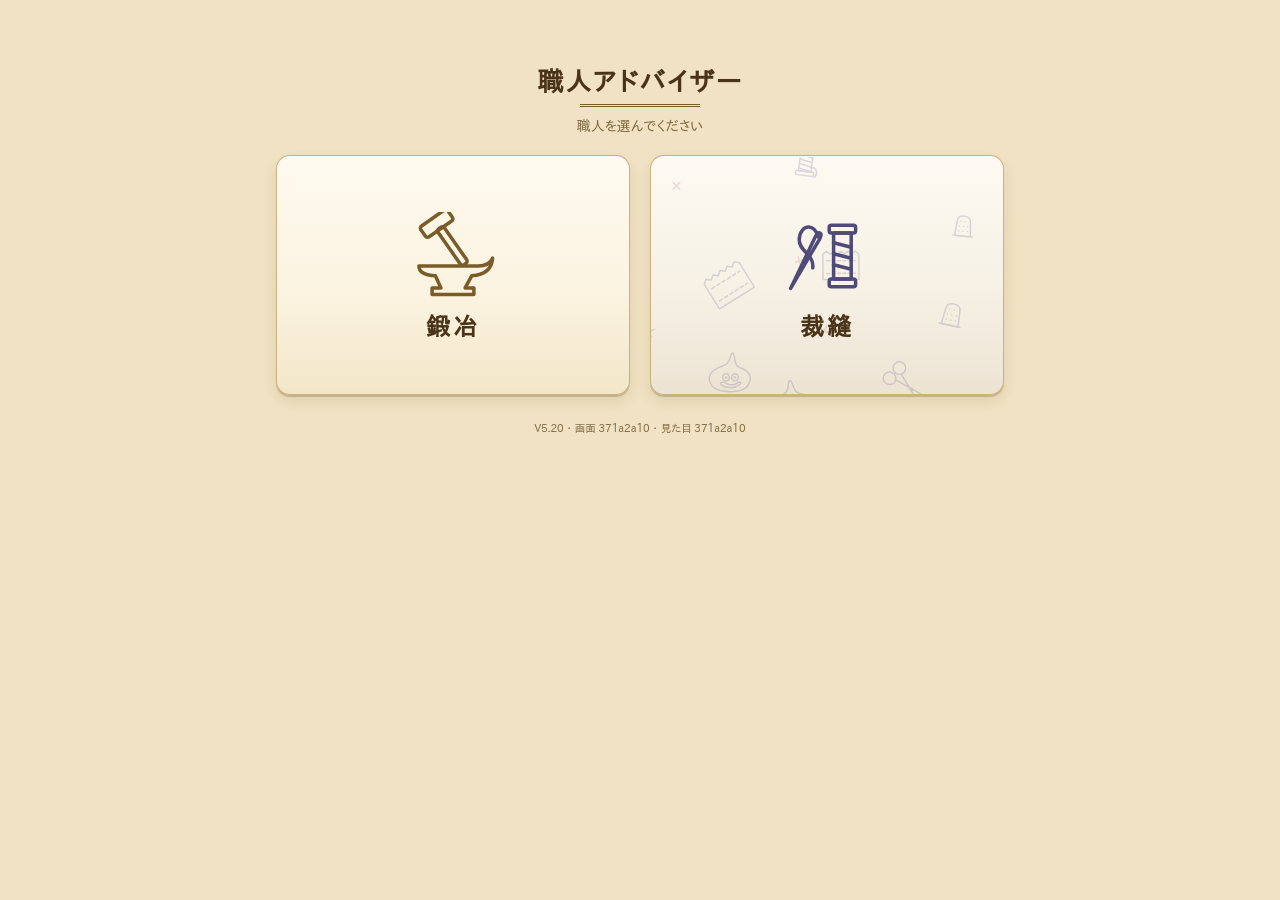
==== index.html @ cdf3a44d "V5.20: 鍛冶の装備Lv135 の見直しの4回目(ラッシュグローブ far 3.75・ラッシュシューズ 組 tight の重み)と資料 4回目は、確かめで残ったのが12品中2品(まとめて z=0." ====
<!DOCTYPE html>
<html lang="ja" class="pg-top">
<head>
<meta charset="UTF-8">
<meta name="viewport" content="width=device-width, initial-scale=1.0">
<meta name="apple-mobile-web-app-capable" content="yes">
<meta name="apple-mobile-web-app-status-bar-style" content="black-translucent">
<!-- 版はここが元。kaji.html・sew.html の版は tools/stamp.py がここから書き写す -->
<title>職人アドバイザーV5.20</title>
<!-- アプリのアイコン。PNG は icon.svg から node tools/make-icons.js で作る -->
<link rel="icon" href="icon.svg" type="image/svg+xml">
<link rel="icon" href="favicon-32.png" sizes="32x32" type="image/png">
<link rel="apple-touch-icon" href="apple-touch-icon.png">
<link rel="manifest" href="manifest.webmanifest">
<link rel="stylesheet" href="style.css?v=371a2a10">
</head>
<body>

<!-- トップページ: アプリを開いた時に、鍛冶と裁縫のどちらを使うかを選ぶ(利用者の指示) -->
<main class="top">
  <header class="top-hd">
    <h1 class="top-title">職人アドバイザー</h1>
    <p class="top-lead">職人を選んでください</p>
  </header>

  <nav class="top-crafts" aria-label="職人">
    <a class="craft craft-kaji" href="kaji.html">
      <svg class="craft-ic" viewBox="-40 -40 80 80" aria-hidden="true">
        <g fill="none" stroke="currentColor" stroke-width="3.2" stroke-linecap="round" stroke-linejoin="round">
          <path d="M-31 9 H23 Q33 9 36 2 Q35 17 17 18 L11 29 H19 V35 H-19 V29 H-11 L-16 18 Q-31 17 -31 9 Z"/>
          <g transform="translate(-4 -14) rotate(-35)"><rect x="-3.5" y="-14" width="7" height="40" rx="2.5"/>
            <rect x="-15" y="-25" width="30" height="12" rx="2.5"/></g>
        </g>
      </svg>
      <span class="craft-tx">
        <span class="craft-nm">鍛冶</span>
        <span class="craft-st" id="st-kaji"></span>
      </span>
    </a>
    <a class="craft craft-sew" href="sew.html">
      <svg class="craft-ic" viewBox="-40 -40 80 80" aria-hidden="true">
        <g fill="none" stroke="currentColor" stroke-width="3.2" stroke-linecap="round" stroke-linejoin="round">
          <g transform="translate(14 0)"><rect x="-12" y="-28" width="24" height="7" rx="2"/><rect x="-12" y="21" width="24" height="7" rx="2"/>
            <rect x="-8" y="-21" width="16" height="42"/><path d="M-8 -12 L8 -8 M-8 -2 L8 2 M-8 8 L8 12"/></g>
          <g transform="translate(-19 3) rotate(-62)"><path d="M-30 0 L22 -2.2 Q27 -2.2 27 0 Q27 2.2 22 2.2 Z"/>
            <path d="M23 0 C33 -8 26 -20 13 -14 C3 -9 8 4 -4 9"/></g>
        </g>
      </svg>
      <span class="craft-tx">
        <span class="craft-nm">裁縫</span>
        <span class="craft-st" id="st-sew"></span>
      </span>
    </a>
  </nav>

  <div class="ver top-ver" id="v-ver"></div>
</main>

<script src="top.js?v=371a2a10"></script>
</body>
</html>
---- style.css ----
:root{
  /* 冒険の書調。生成りの紙地に焦茶の文字。
     補助バーの4色は暗い地を前提に彩度を決めていたため、
     明るい地でも沈まないよう明度を下げ直してある。 */
  --bg:#f0e2c2; --bg2:#f7ecd6; --panel:#fbf3e0; --line:#c6ac74;
  --text:#4a3418; --dim:#7d6842;
  --ember:#b5480f; --gold:#8a6a12;
  --blue:#1c6fc4; --red:#c42a2a; --green:#217a3f; --pink:#c41a8f;
  --ink:#7a5c28;          /* 枠の濃い方 */
  --sunk:#e6d5ae;         /* バーやテンキーの窪んだ面 */
  --acc:var(--ember);     /* 操作を促す箇所(手動設定・点灯マスの選択・計算中のバー) */
  /* 日本語のフォントだけを並べる(中国語のフォントは一切使わない。利用者の指示)。
     端末ごとの標準の日本語フォント → 入っていることの多い日本語フォントの順。
     汎用の sans-serif は最後の受け皿(lang="ja" なので日本語のフォントが選ばれる) */
  --font-ja:"Hiragino Sans","Hiragino Kaku Gothic ProN","Yu Gothic UI","Yu Gothic","YuGothic",
    "Meiryo","BIZ UDPGothic","Noto Sans JP","Noto Sans CJK JP","Source Han Sans JP",
    "IPAPGothic","IPAGothic",sans-serif;
}
*{box-sizing:border-box; -webkit-tap-highlight-color:transparent;}
html,body{margin:0; padding:0; background:var(--bg); color:var(--text);
  font-family:-apple-system,BlinkMacSystemFont,var(--font-ja);
  overscroll-behavior:none;}
body{padding-bottom:96px;}
input,select,button{font-family:inherit; -webkit-appearance:none; appearance:none;}

/* ===== ヘッダー ===== */
.hdr{position:sticky; top:0; z-index:30; background:var(--bg2); border-bottom:1px solid var(--line);
  padding:8px 10px;}
.hdr-row{display:flex; align-items:center; gap:8px; flex-wrap:wrap;}
.stat{background:var(--panel); border:1px solid var(--line); border-radius:6px;
  padding:5px 9px; font-size:12px; display:flex; align-items:baseline; gap:5px; flex:1; min-width:0;}
.stat .lbl{color:var(--dim); font-size:10px; white-space:nowrap;}
.stat .val{font-size:16px; font-weight:800; font-variant-numeric:tabular-nums;}
.stat.tap{cursor:pointer;}
.stat.tap:active{background:#e6d5ae;}
/* 必殺の状態。チャージ・効果中は目立たせる。値は折り返さない(3つの欄は同じ幅なので、文言は4字まで) */
.stat.hs .val{font-size:14px; white-space:nowrap;}
.stat.hs.on{border-color:var(--ember); background:#fbe3c8;}
.stat.hs.on .val{color:var(--ember);}
.stat.hs.used .val{color:var(--dim);}
@media (max-width: 359px){ .stat.hs .val{font-size:12px;} }   /* 幅320pxでも「チャージ」が欄に収まるように */
.badges{display:flex; gap:5px; margin-top:6px; flex-wrap:wrap;}
.badge{font-size:10.5px; padding:3px 8px; border-radius:20px; font-weight:700;}
.badge.boost{background:rgba(138,106,18,.13); color:var(--gold); border:1px solid rgba(138,106,18,.5);}
.badge.half{background:rgba(28,111,196,.12); color:var(--blue); border:1px solid rgba(28,111,196,.45);}
.badge.rate{background:rgba(47,138,76,.12); color:var(--green); border:1px solid rgba(47,138,76,.4);}
.badge.off{background:var(--panel); color:var(--dim); border:1px solid var(--line);}

/* ===== ヘッダー上段:今どの商材をどの装備で打っているか ===== */
.hdr-title{display:flex; align-items:center; gap:8px; margin-bottom:6px;}
.hdr-title .mat{font-size:14px; font-weight:800; color:var(--gold);
  white-space:nowrap; overflow:hidden; text-overflow:ellipsis; min-width:0;}
.hdr-title .mat-sel{background:var(--panel); border:1px solid var(--line);
  color:var(--gold); font-size:14px; font-weight:800; border-radius:6px;
  padding:7px 26px 7px 10px; min-width:0; flex:1 1 auto; max-width:none;
  appearance:none; -webkit-appearance:none;
  background-image:linear-gradient(45deg,transparent 50%,var(--dim) 50%),
    linear-gradient(135deg,var(--dim) 50%,transparent 50%);
  background-position:calc(100% - 14px) 52%, calc(100% - 9px) 52%;
  background-size:5px 5px, 5px 5px; background-repeat:no-repeat;}
.hdr-title .hdr-reset{background:var(--panel); border:1px solid rgba(181,72,15,.6);
  color:var(--ember); border-radius:6px; padding:8px 13px; font-size:12.5px;
  font-weight:800; white-space:nowrap; flex:0 0 auto;}
.hdr-title .hdr-reset:active{background:var(--ember); color:#fbf3e0;}
/* 装備表示は情報としては最も弱いので、幅が足りない時はここだけを詰める */
.hdr-title .gear{font-size:10.5px; color:var(--dim); white-space:nowrap;
  margin-left:auto; flex:0 1 auto; min-width:0; overflow:hidden; text-overflow:ellipsis;}

.cand-grp{margin-bottom:10px;}
.cand-h{font-size:12px; display:block; margin-bottom:5px; font-weight:700;}
.cand-h.n{color:var(--dim);}
.cand-h.c{color:var(--pink);}
.cand-row{display:grid; grid-template-columns:repeat(auto-fill,minmax(66px,1fr)); gap:6px;}
.cand{background:var(--panel); border:1px solid var(--line); color:var(--text);
  border-radius:7px; padding:13px 4px; font-size:17px; font-weight:700;
  font-variant-numeric:tabular-nums;}
.cand:active{background:var(--ember); color:#fbf3e0;}
.cand.crit{border-color:rgba(196,26,143,.5); color:var(--pink);}
.cand.crit:active{background:var(--pink); color:#fbf3e0;}
/* 温度の一覧: 一度に5つ見えるスクロール式(利用者の指示)。上下の端をぼかして続きがあることを示す */
.tw{position:relative; height:240px; overflow-y:auto; padding:96px 0; box-sizing:border-box; margin-bottom:10px;
  scroll-snap-type:y proximity; overscroll-behavior:contain; -webkit-overflow-scrolling:touch;
  -webkit-mask-image:linear-gradient(transparent, #000 28%, #000 72%, transparent);
  mask-image:linear-gradient(transparent, #000 28%, #000 72%, transparent);}
.tw-item{display:block; width:100%; height:48px; scroll-snap-align:center; border:none; background:none; padding:0;
  font-size:22px; font-weight:700; color:var(--text); font-variant-numeric:tabular-nums; cursor:pointer;}
.tw-item:active{background:var(--sunk);}
.tw-item.cur{color:var(--ember); font-weight:800;}
.cand.cur{border-color:var(--ember); color:var(--ember); box-shadow:inset 0 0 0 1px var(--ember);}
/* 結果の選択(記録用) */
.oc-row{display:grid; grid-template-columns:1fr 1fr; gap:8px; margin-bottom:10px;}
/* 必殺の状態の選択: 状態の名前の下に、どういう時に選ぶかを小さく出す */
.hs-opt small{display:block; margin-top:4px; font-size:11px; font-weight:400; color:var(--dim); line-height:1.35;}
.hs-opt.cur small{color:var(--ember);}
.cand-more{width:100%; background:transparent; border:1px dashed var(--line);
  color:var(--dim); border-radius:7px; padding:10px; font-size:12.5px; margin:2px 0 10px;}
/* ===== 推奨手順:各手の右に「ここまで打った」ボタン ===== */
.pstep{display:flex; align-items:center; gap:8px; padding:5px 4px; border-radius:6px;}
.pstep + .pstep{margin-top:4px;}
.pstep .n{color:var(--gold); font-weight:800; min-width:18px; font-size:12px; text-align:right;}
.pstep .pinfo{flex:1; min-width:0;}
.pstep .pname{font-size:12.5px; font-weight:700;
  white-space:nowrap; overflow:hidden; text-overflow:ellipsis;}
.pstep .ptg{font-size:10.5px; color:var(--dim);
  white-space:nowrap; overflow:hidden; text-overflow:ellipsis;}
.pstep.on-boost{background:rgba(138,106,18,.13); border-left:3px solid var(--gold);}
.pstep.on-half{background:rgba(28,111,196,.11); border-left:3px solid var(--blue);}
.pstep.first{box-shadow:inset 0 0 0 1px rgba(181,72,15,.55);}
.pexec{flex:0 0 auto; background:var(--panel); border:1px solid var(--line);
  color:var(--text); border-radius:6px; padding:6px 9px; line-height:1.2; font-weight:700;}
.pexec:active{background:#e6d5ae;}
.pexec .t{display:block; font-size:11px; color:var(--gold);}
.pexec .s{display:block; font-size:9px; color:var(--dim); font-weight:600;}
.pexec .s.ok{color:var(--green);}
.pexec .s.warn{color:var(--dim); text-decoration:line-through;}
.dup-line{font-size:10.5px; color:var(--dim); text-align:center; margin:8px 0 4px;
  border-top:1px dashed var(--line); padding-top:6px;}
.badge.wait{background:rgba(181,72,15,.12); color:var(--ember);
  border:1px solid rgba(181,72,15,.45);}
.badge.weak{background:rgba(138,117,80,.14); color:var(--dim); border:1px solid var(--line);}
.mk-weak{ color:var(--dim); font-size:10.5px; font-weight:800; white-space:nowrap; }
.pstep.on-weak{background:rgba(138,117,80,.13); border-left:3px solid var(--line);}
.plist-body{max-height:38vh; overflow-y:auto; -webkit-overflow-scrolling:touch;
  border:1px solid var(--line); border-radius:6px; padding:5px;}
.hist-acc{margin:0 0 10px;}
.hist-acc summary{font-size:11.5px; padding:7px 10px;}
.hist-body{max-height:20vh; overflow-y:auto; -webkit-overflow-scrolling:touch;
  border:1px solid var(--line); border-radius:0 0 6px 6px; border-top:0; padding:5px;}
.hstep{display:flex; gap:8px; align-items:baseline; font-size:11.5px; padding:2px 2px;}
.hstep .n{color:var(--dim); font-weight:800; min-width:20px; text-align:right;}
.hstep .hn{font-weight:700;}
.hstep .ht{color:var(--dim); font-size:10.5px; margin-left:auto; white-space:nowrap;}
.lg-tg{display:flex; align-items:center; gap:6px; font-size:11px; color:var(--dim);
  width:100%; margin-top:2px;}
/* ===== 実行済みの反映 ===== */
.exec{margin-top:8px; border-top:1px solid var(--line); padding-top:8px;}
.exec-lbl{font-size:11px; color:var(--dim); margin-bottom:6px;}
.exec-row{display:flex; gap:5px;}
.exec-btn{flex:1; min-width:0; background:var(--panel); border:1px solid var(--line);
  color:var(--text); border-radius:6px; padding:6px 2px; font-weight:700; line-height:1.25;}
.exec-btn:active{background:#e6d5ae;}
.exec-btn .n{display:block; font-size:14px; color:var(--gold);}
.exec-btn .s{display:block; font-size:9px; color:var(--dim); font-weight:600;
  white-space:nowrap; overflow:hidden; text-overflow:ellipsis;}
.need-box{background:rgba(181,72,15,.11); border:1px solid rgba(181,72,15,.55);
  border-radius:8px; padding:9px 10px;}
.need-box .t{font-size:12px; font-weight:800; color:var(--ember); margin-bottom:3px;}
.need-box .d{font-size:10.5px; color:var(--dim);}
.calc:disabled{opacity:.45;}
.cell.need{border-color:var(--ember) !important; animation:needpulse 1.3s ease-in-out infinite;}
@keyframes needpulse{0%,100%{box-shadow:0 0 0 0 rgba(181,72,15,.55);}
  50%{box-shadow:0 0 0 5px rgba(181,72,15,0);}}

/* ===== 盤面 ===== */
.board{padding:10px 6px;}
.brow{display:flex; align-items:stretch; gap:4px; margin-bottom:8px;}
/* 1列だけの盤(幽紋刀など)。ふつうの盤の左半分と同じ幅にして中央に置き、ゲージの長さをそろえる */
.brow.half{width:50%; margin-left:auto; margin-right:auto;}
.bar-wrap{flex:1; min-width:0; display:flex; flex-direction:column; justify-content:center; gap:2px;}
.bar-wrap.left{align-items:flex-end;}
.bar{position:relative; width:100%; height:16px; background:var(--sunk); border:1px solid var(--line);
  border-radius:2px; overflow:hidden;}
.bar i{position:absolute; display:block;}
/* 帯を高さで段違いに重ねて、同時に読めるようにする */
/* 成功ゾーンは最重要なので濃く塗り、両端に境界線を立てて範囲を明示する。 */
.bar .m-green{top:0; bottom:0; z-index:2; background:rgba(47,138,76,.34);
  border-left:2px solid var(--green); border-right:2px solid var(--green); box-sizing:border-box;}
.bar .m-blue {top:2px; z-index:3; height:5px; background:var(--blue); border-radius:2px;}
.bar .m-red  {bottom:2px; z-index:3; height:5px; background:var(--red);  border-radius:2px;}
/* 現在値は0からの塗りで表す。線より進捗が掴みやすい。
   塗り自体は他のマーカーを隠さないよう最背面(z-index:0)、
   右端の白線だけは常に見えるように別要素で最前面に出す。 */
.bar .m-cur  {top:0; bottom:0; left:0; background:rgba(122,92,40,.28); z-index:0;}
.bar .m-curline{top:0; bottom:0; width:2px; background:#4a3418; z-index:6;}
/* 左列のバーは右から左へ伸びるので、全体をミラーする */
.bar.flip{ transform:scaleX(-1); }

.cell{width:96px; flex:0 0 96px; background:var(--panel); border:2px solid var(--line);
  border-radius:5px; overflow:hidden;}
.cell.hi{border-color:var(--ember); box-shadow:0 0 0 2px rgba(181,72,15,.3);}
.cell.done{border-color:var(--green);}
.cell.over{border-color:var(--red);}
.cell .cur{font-size:27px; font-weight:800; text-align:center; padding:5px 2px 3px;
  font-variant-numeric:tabular-nums; line-height:1;}
.cell.done .cur{color:var(--green);}
.cell.over .cur{color:var(--red);}
.cell .zn{display:flex; border-top:1px solid var(--line); font-size:13px;
  font-variant-numeric:tabular-nums;}
.cell .zn span{flex:1; text-align:center; padding:3px 0; color:var(--dim);}
.cell .zn span:first-child{border-right:1px solid var(--line);}
.cell .no{position:absolute;}

/* ===== 数値の表示(案1) =====
   盤面の6つの値は常に比較対象なので、等幅数字と字形を明示して桁を揃える。
   0と6、1と7の取り違えは実プレイで致命的なため、判別性の高い書体から順に指定する。
   外部フォントは読み込まないので単一ファイルのまま。 */
.cell .cur, .cell .zn, .stat .val,
.pad-disp, .pad-res, table.sk, .zrow input, .cand, .pexec .s, .hstep .ht{
  font-family:"IBM Plex Sans","Source Sans 3","Noto Sans","Segoe UI",-apple-system,var(--font-ja);
  font-variant-numeric:tabular-nums lining-nums;
  font-feature-settings:"tnum" 1,"lnum" 1;
}

/* ===== 状態変化の合図(案5) =====
   値が変わった瞬間だけ動かす。装飾ではなく「反映された」ことの確認に限る。 */
@keyframes fxPulse{0%{transform:scale(1)}45%{transform:scale(1.06)}100%{transform:scale(1)}}
@keyframes fxShake{0%,100%{transform:translateX(0)}25%{transform:translateX(-3px)}
  75%{transform:translateX(3px)}}
@keyframes fxEnter{0%{box-shadow:0 0 0 0 rgba(33,122,63,.55)}
  100%{box-shadow:0 0 0 10px rgba(33,122,63,0)}}
.cell.fx-pulse{animation:fxPulse .42s ease;}
.cell.fx-shake{animation:fxShake .3s ease;}
.cell.fx-enter{animation:fxPulse .42s ease, fxEnter .6s ease;}
@media (prefers-reduced-motion: reduce){
  .cell.fx-pulse,.cell.fx-shake,.cell.fx-enter{animation:none;}
}

/* ===== 折りたたみ ===== */
.acc{margin:0 8px 8px;}
.acc summary{background:var(--panel); border:1px solid var(--line); border-radius:6px;
  padding:11px 12px; font-size:13.5px; font-weight:700; cursor:pointer; list-style:none;
  display:flex; justify-content:space-between; align-items:center;}
.acc summary::-webkit-details-marker{display:none;}
.acc summary::after{content:'▾'; color:var(--dim); transition:transform .15s;}
.acc[open] summary::after{transform:rotate(180deg);}
.acc .body{background:var(--bg2); border:1px solid var(--line); border-top:none;
  border-radius:0 0 6px 6px; padding:10px 12px; font-size:12.5px;}

table.sk{width:100%; border-collapse:collapse; font-size:11.5px;
  font-variant-numeric:tabular-nums;}
table.sk th{color:var(--dim); font-size:10px; text-align:left; padding:4px 3px;
  border-bottom:1px solid var(--line); font-weight:600;}
table.sk td{padding:5px 3px; border-bottom:1px solid rgba(198,172,116,.6);}
table.sk .rolls{color:var(--gold); letter-spacing:-.3px; white-space:nowrap;}
/* ロールの1つずつ。同じ幅で右そろえにして、桁が違っても縦の列がそろうようにする(幅は ui.js が桁数から決める) */
table.sk .rv{display:inline-block; min-width:var(--rvw, 2ch); text-align:right; margin-right:.45em; font-variant-numeric:tabular-nums;}
table.sk .rv:last-child{margin-right:0;}
table.sk .cst{text-align:right; font-weight:700;}

.plan-step{display:flex; gap:7px; padding:3px 0; font-size:12px; align-items:baseline;}
.plan-step .n{color:var(--gold); font-weight:800; min-width:17px;}
.plan-step .tg{color:var(--dim); font-size:11px;}

/* ===== 設定 ===== */
.set-row{display:flex; gap:8px; margin-bottom:8px; align-items:center;}
.set-row label{font-size:11.5px; color:var(--dim); width:76px; flex:0 0 76px;}
.set-row select,.set-row input{flex:1; background:var(--bg); border:1px solid var(--line);
  color:var(--text); padding:9px 8px; border-radius:5px; font-size:16px;}

/* ===== 下部の推奨バー ===== */
.foot{position:fixed; left:0; right:0; bottom:0; z-index:40;
  background:var(--bg2); border-top:1px solid var(--line);
  padding:8px 10px calc(8px + env(safe-area-inset-bottom));}
.rec{display:flex; align-items:center; gap:9px; margin-bottom:7px; min-height:38px;}
.rec-main{flex:1; min-width:0;}
.rec-skill{font-size:16px; font-weight:800; color:var(--ember); line-height:1.25;}
.rec-sub{font-size:11.5px; color:var(--dim); margin-top:1px;}
.rec-empty{font-size:13px; color:var(--dim);}
.calc{width:100%; background:linear-gradient(180deg,var(--ember),#8f3708); color:#fbf3e0;
  border:none; border-radius:7px; padding:13px; font-size:16px; font-weight:800; cursor:pointer;}
.calc:active{filter:brightness(.9);}
.calc:disabled{background:var(--panel); color:var(--dim);}

/* ===== テンキー ===== */
.modal{position:fixed; inset:0; z-index:100; background:rgba(0,0,0,.75);
  display:none; align-items:flex-end;}
.modal.show{display:flex;}
.pad{width:100%; background:var(--bg2); border-radius:14px 14px 0 0; padding:14px;
  padding-bottom:calc(14px + env(safe-area-inset-bottom));
  max-height:88vh; overflow-y:auto; -webkit-overflow-scrolling:touch;}
.pad-hd{text-align:center; font-size:13px; color:var(--dim); margin-bottom:9px;}
.pad-tabs{display:flex; gap:6px; margin-bottom:10px;}
.pad-tabs button{flex:1; background:var(--panel); border:1px solid var(--line); color:var(--dim);
  padding:9px; border-radius:6px; font-size:12.5px; font-weight:700;}
.pad-tabs button.on{background:var(--ember); border-color:var(--ember); color:#fbf3e0;}
.pad-disp{background:var(--sunk); border:1px solid var(--line); border-radius:7px; padding:12px;
  font-size:32px; font-weight:800; text-align:right; margin-bottom:11px;
  font-variant-numeric:tabular-nums; min-height:58px;}
.pad-disp .pre{font-size:14px; color:var(--dim); font-weight:400; margin-right:7px;}
.keys{display:grid; grid-template-columns:repeat(3,1fr); gap:7px;}
.keys button{background:var(--panel); border:1px solid var(--line); color:var(--text);
  padding:16px; font-size:21px; font-weight:700; border-radius:7px;}
.keys button:active{background:#e6d5ae;}
.keys button.wide{grid-column:span 2;}
.keys button.ok{background:var(--ember); border-color:var(--ember); color:#fbf3e0;}
.keys button.del{color:var(--ember);}

/* ===================== PC・タブレット向け =====================
   スマホ前提の寸法だと大画面で間延びして見えるため、
   幅に応じて拡大し、横並びの2カラムに切り替える。 */
@media (min-width: 760px){
  body{ padding-bottom:0; max-width:1180px; margin:0 auto; }

  .hdr{ padding:14px 20px; }
  .stat{ padding:9px 16px; flex:0 0 auto; min-width:150px; }
  .stat .lbl{ font-size:12px; }
  .stat .val{ font-size:24px; }
  .badge{ font-size:12.5px; padding:5px 12px; }
  .hdr-title .mat-sel{ font-size:17px; padding:7px 30px 7px 12px; max-width:none; }
  .hdr-title .gear{ font-size:12.5px; }
  .hdr-title .hdr-reset{ font-size:14px; padding:9px 18px; }

  /* 盤面と操作パネルを左右に並べる */
  .main{ display:grid; grid-template-columns: 1fr 400px; gap:20px;
         align-items:start; padding:20px; }
  .board{ padding:0; }

  /* マスと補助バーを大きく */
  .brow{ gap:10px; margin-bottom:16px; }
  .cell{ width:150px; flex:0 0 150px; border-radius:8px; }
  .cell .cur{ font-size:44px; padding:10px 4px 6px; }
  .cell .zn{ font-size:17px; }
  .cell .zn span{ padding:6px 0; }
  .bar{ height:26px; }

  /* 右カラムに入る要素 */
  .side{ position:sticky; top:88px; }
  .acc{ margin:0 0 12px; }
  .acc summary{ font-size:15px; padding:13px 16px; }
  .acc .body{ font-size:14px; padding:14px 16px; }
  table.sk{ font-size:13.5px; }
  table.sk th{ font-size:12px; padding:7px 5px; }
  table.sk td{ padding:8px 5px; }
  .plan-step{ font-size:13.5px; padding:5px 0; }
  .plan-step .tg{ font-size:12.5px; }

  /* 推奨バーは固定をやめて右カラムの上部へ */
  .foot{ position:static; border:1px solid var(--line); border-radius:10px;
         padding:16px; margin-bottom:12px; background:var(--panel); }
  .rec{ min-height:auto; margin-bottom:12px; }
  .rec-skill{ font-size:24px; }
  .rec-sub{ font-size:14px; margin-top:4px; }
  .rec-empty{ font-size:15px; }
  .calc{ font-size:17px; padding:15px; }

  /* テンキーは画面中央に */
  .modal{ align-items:center; justify-content:center; }
  .pad{ width:400px; border-radius:14px; padding:22px; }
  .pad-hd{ font-size:15px; margin-bottom:14px; }
  .pad-disp{ font-size:38px; padding:16px; }
  .keys button{ padding:19px; font-size:23px; }
  .set-row label{ font-size:13px; width:96px; flex:0 0 96px; }
  .set-row select, .set-row input{ font-size:15px; }
}

/* 大画面ではさらにゆったり */
@media (min-width: 1100px){
  .cell{ width:180px; flex:0 0 180px; }
  .cell .cur{ font-size:52px; }
  .bar{ height:30px; }
}


/* スマホでは推奨バーを画面下部に固定する */
@media (max-width: 759px){
  .main{ display:block; }
  .side{ display:contents; }
  .foot{ position:fixed; left:0; right:0; bottom:0; z-index:40;
    background:var(--bg2); border-top:1px solid var(--line);
    padding:8px 10px calc(8px + env(safe-area-inset-bottom)); }
}


.bar-ctl{display:flex; align-items:center; gap:8px; margin-bottom:10px;}
.bar-ctl label{font-size:11.5px; color:var(--dim); white-space:nowrap;}
.bar-ctl select{flex:1; background:var(--bg2); border:1px solid var(--line); color:var(--text);
  padding:8px; border-radius:5px; font-size:15px;}
/* 色の見方は「?」を押した時だけ出す */
.lg-row{display:flex; justify-content:flex-end; margin-top:6px;}
.lg-toggle{width:26px; height:26px; border-radius:50%; border:1px solid var(--line); background:var(--panel);
  color:var(--dim); font-size:13px; font-weight:800; line-height:1; padding:0; cursor:pointer;}
.lg-toggle.on{background:var(--gold); border-color:var(--gold); color:#fbf3e0;}
.legend[hidden]{display:none;}
.legend{display:flex; flex-wrap:wrap; gap:5px 12px; margin-top:6px; padding:10px;
  background:var(--panel); border:1px solid var(--line); border-radius:6px; font-size:11px; color:var(--dim);}
.legend span{display:flex; align-items:center; gap:5px;}
.legend i{width:13px; height:9px; border-radius:2px; display:inline-block; flex:0 0 13px;}
.legend .lg-blue{background:var(--blue);}
.legend .lg-red{background:var(--red);}
.legend .lg-green{background:rgba(47,138,76,.34); border:1.5px solid var(--green);}
.legend .lg-cur{background:#4a3418; width:3px; flex:0 0 3px; height:13px;}
@media (min-width:760px){ .legend{font-size:12.5px;} .bar-ctl label{font-size:13px;} }


/* 手順内の地金特性マーク */
.plan-step.on-boost{ background:rgba(138,106,18,.10); border-left:3px solid var(--gold);
  padding-left:6px; border-radius:3px; }
.plan-step.on-half{ background:rgba(28,111,196,.10); border-left:3px solid var(--blue);
  padding-left:6px; border-radius:3px; }
.mk-boost{ color:var(--gold); font-size:10.5px; font-weight:800; white-space:nowrap; }
.mk-half{ color:var(--blue); font-size:10.5px; font-weight:800; white-space:nowrap; }
.mk-note{ margin-top:10px; padding-top:9px; border-top:1px solid var(--line);
  font-size:11px; color:var(--dim); line-height:1.65; }
.mk-note div{ margin-bottom:5px; }
.mk-note b{ margin-right:3px; }
@media (min-width:760px){
  .mk-boost,.mk-half{ font-size:12px; }
  .mk-note{ font-size:12.5px; }
}


/* マス番号 */
.cell{ position:relative; }
.cell .idx{ font-size:10px; color:var(--dim); text-align:center;
  padding:3px 0 0; letter-spacing:.04em; font-weight:700; }
.cell.hi .idx{ color:var(--ember); }
.cell.done .idx{ color:var(--green); }
@media (min-width:760px){ .cell .idx{ font-size:13px; padding:6px 0 0; } }


.keys.k4{ grid-template-columns:repeat(4,1fr); }
.keys .op{ background:#e6d5ae; color:var(--gold); font-size:24px; }
.keys .op.on{ background:var(--gold); color:#fbf3e0; }
.pad-res{ text-align:right; font-size:15px; color:var(--gold); font-weight:700;
  margin:-6px 0 11px; min-height:20px; font-variant-numeric:tabular-nums; }
@media (min-width:760px){ .pad-res{ font-size:17px; } }


.zrow{display:flex; align-items:center; gap:6px; margin-bottom:6px;}
.zrow .zl{font-size:11.5px; color:var(--dim); width:44px; flex:0 0 44px;}
.zrow input{flex:1; min-width:0; background:var(--bg); border:1px solid var(--line);
  color:var(--text); padding:8px 6px; border-radius:5px; font-size:16px;
  text-align:center; font-variant-numeric:tabular-nums;}
.zrow .zs{color:var(--dim); font-size:12px;}
@media (min-width:760px){ .zrow .zl{font-size:13px; width:52px; flex:0 0 52px;} }
/* 許容誤差の行。見出しがマス名より長いので幅を固定しない */
.zrow.zth{margin-top:10px; padding-top:8px; border-top:1px dashed var(--line);}
.zrow.zth .zl{width:auto; flex:0 0 auto;}
.zrow.zth input{flex:0 1 80px;}
/* 推奨手順の注意書き。手順を信じ切らないよう、説明文より目立つ色で出す */
/* --- 手動設定パネル --- */
.zpanel{border:1px solid var(--acc); border-radius:8px; padding:10px; margin-top:10px;}
.zpanel .zhead{font-size:12.5px; font-weight:600; color:var(--acc); margin-bottom:2px;}
.zpanel .zstep{font-size:11.5px; color:var(--dim); line-height:1.6; margin-bottom:8px;}
/* 手動設定の盤の大きさ(6マス=3段 / 8マス=4段) */
.zsize{display:flex; align-items:center; gap:6px; margin-bottom:8px;}
.zsize .zl{font-size:11.5px; color:var(--dim); width:44px; flex:0 0 44px;}
.zsize button{flex:1; min-height:44px; border:1px solid var(--line); border-radius:8px; background:var(--bg);
  color:var(--dim); font-size:14px; font-weight:600;}
.zsize button.on{border-color:var(--ember); color:var(--ember); box-shadow:inset 0 0 0 1px var(--ember);}
@media (min-width:760px){ .zsize .zl{font-size:13px; width:52px; flex:0 0 52px;} }
/* 全体の input{appearance:none} と数値欄の枠・背景がチェックボックスにも掛かり、
   入/切の区別が付かなかった。チェックボックスだけ標準の見た目に戻す。 */
.zrow input.zchk{flex:0 0 auto; margin:0 2px 0 0; width:18px; height:18px; padding:0;
  border:0; background:none; -webkit-appearance:checkbox; appearance:auto;
  accent-color:var(--ember);}
.zrow.zoff .zl, .zrow.zoff .zs{opacity:.35;}
/* 数値欄だけ無効化する。:not(.zchk) を落とすとチェックボックスまで
   クリック不能になり、一度外したマスを戻せなくなる。 */
.zrow.zoff input:not(.zchk){opacity:.35; pointer-events:none;}
.zrow .zchk{cursor:pointer;}
/* 点灯マスの選択モード。押せるマスだけを目立たせ、押せないマスは沈める */
.cell.litpick{outline:2px solid var(--acc); outline-offset:-2px; cursor:pointer;
  animation:litblink 1.1s ease-in-out infinite;}
@keyframes litblink{0%,100%{outline-color:var(--acc);}50%{outline-color:transparent;}}
.cell.litdim{opacity:.35;}
/* 推奨手で打つマス・結果を入力するマスなどに札を付ける。枠の色だけでは意味が伝わらないため。
   札は ui.js の renderBoard が並べて出す(重なっても全部出す) */
.cell .idx{white-space:nowrap;}
.cell .idx .tag{display:inline-block; margin-left:3px; padding:0 4px; border-radius:3px; font-size:9px; line-height:14px;
  letter-spacing:0; color:#fbf3e0; background:var(--ember); vertical-align:1px;}
.cell .idx .tag.mdr{background:var(--gold);}
.cell .idx .tag.lit{background:none; color:#e0a020; padding:0; font-size:10px; font-weight:700;}
@media (min-width:760px){ .cell .idx .tag{font-size:11px; line-height:17px;} .cell .idx .tag.lit{font-size:12px;} }
.cell.lit{outline:2px solid #e0a020; outline-offset:-2px;}
/* 選び直せる間も、選んだ点灯マスだけは点滅を止めて他のマスと見分けられるようにする */
.cell.litpick.lit{animation:none;}
.calcbar{height:4px; background:var(--line); border-radius:2px; overflow:hidden; margin-top:6px;}
.calcbar > div{height:100%; width:0%; background:var(--acc); transition:width .12s linear;}
.zdirty{font-size:11.5px; color:var(--acc); margin-left:8px;}
.hint-cust{background:var(--acc); color:#fff; font-size:11px; border-radius:4px;
  padding:1px 6px; margin-left:6px;}
/* 使わないマスの位置(1マスだけ空く所)。並びを崩さないよう場所は取るが、見せない */
.cell.gap{visibility:hidden;}
.cell.off{opacity:.3;}
.cell.off .cur, .cell.off .zn{visibility:hidden;}
.cell.off .idx::after{content:' 未使用'; font-size:10px; background:none; color:inherit; padding:0; margin:0;}


/* ===== 操作の流れの改善 ===== */
/* 温度・集中力はタップで直せることを示す */
.stat .edit{margin-left:auto; color:var(--dim); font-size:12px; opacity:.8;}
/* 装備は設定の見出しに寄せる(ヘッダーでは幅が足りず途中で切れていた) */
.acc summary .gear{margin-left:auto; margin-right:10px; font-size:11px; font-weight:600;
  color:var(--dim); white-space:nowrap; overflow:hidden; text-overflow:ellipsis; min-width:0;}
@media (min-width:760px){ .acc summary .gear{font-size:12.5px;} }
/* 凡例は盤面のすぐ下に小さく */
.legend{margin:2px 4px 0; padding:7px 9px; font-size:10.5px;}
/* 主ボタンが「打った」を示す時は色を変え、計算とは別の操作だと分かるようにする */
.calc.done-step{background:linear-gradient(180deg,var(--green),#15592c);}
.rec:empty{display:none;}
/* 推奨手の表示が無い時(入力待ち)は区切り線を引かない */
.rec:empty + #execPanel .exec{border-top:0; margin-top:0; padding-top:0;}
#execPanel .exec{margin-bottom:8px;}

/* =====================================================================
   見た目の仕上げ(冒険の書調を磨く)
   配色はそのまま、次の3点で「道具としての格」を上げる。
   ・紙の地に薄い柄(bg-motif.svg)を敷き、面ごとに浮き・沈みを付ける
   ・枠線を減らし、影で区切る(線が多すぎて情報の強弱が付いていなかった)
   ・押せる物は押せる形(立体のボタン・札)に揃える
   ===================================================================== */
:root{
  --shadow:0 1px 0 rgba(122,92,40,.18), 0 3px 8px rgba(74,52,24,.10);
  --raise:0 2px 0 rgba(122,92,40,.35);
}
/* 柄はページ全体の地(html)に敷く。body に敷いて background-attachment:fixed にすると、
   iPhone の Safari などで柄が出ないことがあるため、固定もしない(ページと一緒に流れる)。 */
:root{--css-ver:"371a2a10";}
.ver{margin-top:12px; font-size:10.5px; color:var(--dim); text-align:right;}
.ver b{color:var(--red);}   /* 表示中の見た目のファイルの版(tools/stamp.py が付け直す) */
html{
  /* 地は全面同じ色。上部を明るくするグラデーションは、ページの高さで途切れて
     下の方だけ色が変わって見えたためやめた。 */
  background:
    url("bg-motif.svg?v=371a2a10") 0 0 / 900px 900px repeat,
    var(--bg);
}
body{background:transparent;}

/* ヘッダー: 表紙の帯のように下端を二重線で締める */
.hdr{background:linear-gradient(180deg,#f8eed9,#f2e4c6); border-bottom:3px double var(--ink);
  box-shadow:0 2px 6px rgba(74,52,24,.12);}
.hdr-title .mat-sel{box-shadow:var(--raise);}
.hdr-title .hdr-reset{box-shadow:0 2px 0 rgba(181,72,15,.35);}
.stat{border-color:rgba(198,172,116,.8); box-shadow:inset 0 1px 0 #fffaf0, var(--raise); border-radius:8px;}
.stat .val{letter-spacing:.01em;}

/* マス: 紙の札。浮かせて、数字を主役にする */
.cell{background:linear-gradient(180deg,#fffaf0 0%, var(--panel) 55%, #f3e6c8 100%);
  border-radius:10px; border-color:rgba(198,172,116,.9);
  box-shadow:inset 0 1px 0 #fff, 0 2px 0 rgba(122,92,40,.28), 0 4px 10px rgba(74,52,24,.10);}
.cell .cur{text-shadow:0 1px 0 #fff;}
.cell .zn{border-top-style:dashed;}
.cell.hi{box-shadow:0 0 0 3px rgba(181,72,15,.22), 0 2px 0 rgba(181,72,15,.4), 0 6px 14px rgba(181,72,15,.18);}
.cell.done{background:linear-gradient(180deg,#f6fbf2, #e9f3e2);}
.cell.over{background:linear-gradient(180deg,#fdf1ef, #f6dfdb);}

/* ゲージ: 溝に彫ったように沈める */
.bar{border-radius:5px; border-color:rgba(122,92,40,.45);
  box-shadow:inset 0 1px 2px rgba(74,52,24,.25);}

/* 凡例は枠を外して盤面に馴染ませる */
.legend{background:rgba(251,243,224,.7); border:0; border-top:1px dashed var(--line); border-radius:0 0 8px 8px;}

/* 折りたたみ: 線の二重囲みをやめ、1枚のカードにする */
.acc{background:var(--panel); border:1px solid rgba(198,172,116,.8); border-radius:10px;
  overflow:hidden; box-shadow:var(--shadow);}
.acc summary{background:transparent; border:0; border-radius:0;}
.acc summary::before{content:'◆'; color:var(--gold); font-size:10px; margin-right:7px;}
.acc summary{justify-content:flex-start;}
.acc summary::after{margin-left:auto;}
.acc summary .gear{margin-left:auto;}
.acc summary .gear + *{margin-left:0;}
.acc .body{background:rgba(247,236,214,.6); border:0; border-top:1px dashed var(--line); border-radius:0;}

/* 手順の各手 */
.plist-body{border:0; background:transparent; padding:0;}
.pstep{background:var(--panel); border:1px solid rgba(198,172,116,.6); border-radius:8px; padding:7px 8px;}
.pstep.first{box-shadow:0 0 0 2px rgba(181,72,15,.35);}
.pexec{border-radius:8px; box-shadow:var(--raise);}

/* 主ボタン: 押せる厚みを持たせる */
.calc{border-radius:12px; letter-spacing:.06em; text-shadow:0 1px 0 rgba(0,0,0,.25);
  box-shadow:inset 0 1px 0 rgba(255,255,255,.25), 0 4px 0 #6e2a05, 0 6px 12px rgba(110,42,5,.25);
  transition:transform .06s, box-shadow .06s;}
.calc:active{transform:translateY(3px);
  box-shadow:inset 0 1px 0 rgba(255,255,255,.2), 0 1px 0 #6e2a05, 0 2px 6px rgba(110,42,5,.2);}
.calc.done-step{box-shadow:inset 0 1px 0 rgba(255,255,255,.25), 0 4px 0 #0e3f1f, 0 6px 12px rgba(14,63,31,.25);}
.calc.done-step:active{box-shadow:inset 0 1px 0 rgba(255,255,255,.2), 0 1px 0 #0e3f1f;}
.calc:disabled{box-shadow:none; text-shadow:none; transform:none;}
/* 光ったマスの選択待ち: 押せないが、何をすればよいかはこのボタンだけに出すので、薄くせずに読めるようにする(利用者の指示) */
#calcBtn.wait:disabled{opacity:1; background:var(--panel); color:var(--ember); box-shadow:inset 0 0 0 2px var(--ember);}

/* 推奨手: 技名を見出しらしく */
.rec-skill{font-size:18px; letter-spacing:.02em;}

/* 入力画面(下から出る紙): つまみを付けて引き出しらしく */
.pad{background:linear-gradient(180deg,#fbf3e0,#f4e8cc); box-shadow:0 -6px 20px rgba(0,0,0,.25);}
.pad::before{content:''; display:block; width:44px; height:5px; border-radius:3px;
  background:rgba(122,92,40,.35); margin:-4px auto 10px;}
.cand{border-radius:10px; box-shadow:var(--raise); background:linear-gradient(180deg,#fffaf0,var(--panel));}
.cand:active{transform:translateY(2px); box-shadow:none;}
.keys button{border-radius:10px; box-shadow:var(--raise);}

@media (max-width: 759px){
  /* 下部の操作パネル: 紙の束の上端のように、影と角丸で盤面から持ち上げる */
  .foot{background:linear-gradient(180deg,#fbf3e0,#f4e8cc); border-top:0;
    border-radius:16px 16px 0 0; box-shadow:0 -4px 16px rgba(74,52,24,.18);}
}
@media (min-width: 760px){
  .foot{box-shadow:var(--shadow); border-radius:12px;}
  .rec-skill{font-size:26px;}
}
@media (prefers-reduced-motion: reduce){ .calc,.cand{transition:none;} }

/* =====================================================================
   ボタンの整理
   ・押せる物(ボタン)と押せない物(状態の表示)を見た目で分ける
   ・主ボタンは「何をするか」を大きく、補足を小さく2段で出す
   ・取り消しや閉じるは、言葉で書いた控えめなボタンにする
   ===================================================================== */
/* 主ボタンと取り消しを1行に並べる */
.act-row{display:flex; gap:12px; align-items:stretch;}
.act-row .calc{flex:1 1 auto; min-width:0;}
#calcBtn{display:flex; flex-direction:column; align-items:center; justify-content:center;
  min-height:56px; padding:8px 13px; line-height:1.2;}
#calcBtn .btn-main{display:block;}
#calcBtn .btn-sub{display:block; margin-top:2px; font-size:11.5px; font-weight:600; letter-spacing:.04em; opacity:.88;}
/* 取り消しは補助の操作なので、主ボタンより小さく目立たなくする(利用者の指示。主ボタンと同じ大きさで隣にあり、
   押し間違えやすかった)。押せる大きさの目安(高さ44px)は保つ */
.sub-btn{flex:0 0 auto; align-self:center; height:44px; padding:0 10px; border-radius:10px; border:1px dashed var(--line);
  background:transparent; color:var(--dim); font-size:11.5px; font-weight:700;}
.sub-btn:active{background:var(--sunk);}
@media (min-width:760px){ #calcBtn{min-height:60px;} #calcBtn .btn-sub{font-size:12.5px;} .sub-btn{font-size:12.5px;} }

/* 入力画面: 右上に「閉じる」(これまでは画面の外をタップするしか閉じ方が無かった) */
.pad{position:relative;}
.pad-close{position:absolute; top:12px; right:12px; padding:5px 12px; border-radius:16px;
  border:1px solid var(--line); background:var(--panel); color:var(--dim); font-size:12px; font-weight:700;}
.pad-close:active{background:var(--sunk);}
.pad-hd{padding:0 64px;}
/* テンキーの「1字消す」「閉じる」は記号ではなく言葉で */
.keys button.word{font-size:14px; font-weight:700;}

/* 「最初から」は押す頻度が低く、押すと盤面が消えるので控えめに */
.hdr-title .hdr-reset{background:var(--panel); border:1px solid var(--line); color:var(--dim);
  box-shadow:var(--raise); font-weight:700;}
.hdr-title .hdr-reset:active{background:var(--sunk); color:var(--text);}

/* 状態の表示は押せないので、枠や背景を付けず文字だけにする(ボタンに見えていた) */
.badges{gap:4px 14px;}
/* 色ごとの指定(.badge.boost など)と同じ強さにして、後ろに書いたこちらを効かせる */
.badges .badge{background:none; border:0; padding:0; border-radius:0; font-size:11.5px;}
@media (min-width:760px){ .badges .badge{font-size:13px;} }

/* 戻り(メーター減少)の予告と候補 */
.rec-sub.mdr-line{color:var(--gold); font-weight:700;}
.cand-h.r{color:var(--ember);}
.cand-h.rc{color:var(--pink);}
.cand.red{border-style:dashed; border-color:rgba(181,72,15,.7);}
.cand.red.crit{border-color:rgba(196,26,143,.7);}

/* =====================================================================
   商材の選択: 職人 ▶ 種類 ▶ 商材 の順にたどる画面
   ===================================================================== */
/* 見出しの商材名。種類を小さく前に添え、長い名前は末尾を省く */
.hdr-title .mat-sel{display:flex; align-items:baseline; gap:6px; text-align:left; cursor:pointer;
  overflow:hidden; white-space:nowrap;}
.hdr-title .mat-sel:active{background-color:var(--sunk);}
.mat-sel .ms-grp{font-size:11px; font-weight:700; color:var(--dim); flex:0 0 auto;}
.mat-sel .ms-grp:empty{display:none;}
.mat-sel .ms-name{overflow:hidden; text-overflow:ellipsis; min-width:0;}
.pad.pick{min-height:50vh;}
.pk-crumbs{display:flex; align-items:center; flex-wrap:wrap; gap:4px 6px; margin-bottom:10px;}
.pk-crumb{background:var(--panel); border:1px solid var(--line); color:var(--ember); border-radius:16px;
  padding:6px 12px; font-size:13px; font-weight:700; box-shadow:var(--raise);}
.pk-crumb:active{background:var(--sunk);}
.pk-crumb.now{background:transparent; border-color:transparent; box-shadow:none; color:var(--text); padding:6px 4px;}
.pk-sep{color:var(--dim); font-size:10px;}
.pk-grid{display:grid; grid-template-columns:repeat(3,1fr); gap:8px;}
.pk-grid.jobs{grid-template-columns:1fr;}
.pk-btn{background:linear-gradient(180deg,#fffaf0,var(--panel)); border:1px solid var(--line); color:var(--text);
  border-radius:10px; padding:12px 4px; font-size:15px; font-weight:700; box-shadow:var(--raise);
  display:flex; flex-direction:column; align-items:center; gap:2px;}
.pk-grid.jobs .pk-btn{flex-direction:row; justify-content:space-between; padding:15px 16px; font-size:17px;}
.pk-btn small{font-size:11px; font-weight:600; color:var(--dim);}
.pk-btn:active, .pk-item:active, .pk-custom:active{transform:translateY(2px); box-shadow:none; background:var(--sunk);}
.pk-list{display:flex; flex-direction:column; gap:6px;}
.pk-item{display:flex; align-items:center; gap:8px; text-align:left; width:100%;
  background:linear-gradient(180deg,#fffaf0,var(--panel)); border:1px solid var(--line); color:var(--text);
  border-radius:10px; padding:12px 14px; font-size:15px; font-weight:700; box-shadow:var(--raise);}
.pk-item .pk-name{flex:1 1 auto; min-width:0; white-space:normal; overflow-wrap:anywhere;}   /* 長い名前は折り返す(幅360で切れていた) */
.pk-item .pk-rates{display:flex; flex-direction:column; align-items:flex-end; line-height:1.25;}
.pk-item .pk-rate{font-size:12px; color:var(--green); white-space:nowrap;}
.pk-item .pk-rate.pending{color:var(--dim);}
/* 貪欲(先読みなし)の参考値。目安より目立たせない */
.pk-item .pk-ref{font-size:10.5px; font-weight:400; color:var(--dim); opacity:.8; white-space:nowrap;}
.pk-item .pk-lv{font-size:11.5px; font-weight:600; color:var(--dim); white-space:nowrap;}
.pk-btn.cur, .pk-item.cur, .pk-custom.cur{border-color:var(--ember); box-shadow:inset 0 0 0 1px var(--ember), var(--raise);}
.pk-item.cur .pk-name, .pk-btn.cur{color:var(--ember);}
.pk-custom{width:100%; margin-top:14px; background:transparent; border:1px dashed var(--line); color:var(--dim);
  border-radius:10px; padding:12px; font-size:13px; font-weight:700;}
.pk-note{font-size:11px; color:var(--dim); margin-top:10px;}
@media (min-width:760px){
  .pad.pick{width:520px; min-height:0;}
  .mat-sel .ms-grp{font-size:13px;}
}

/* =====================================================================
   職人アドバイザー(鍛冶・裁縫の2職人)で足したもの
   ===================================================================== */
/* 幅が狭い時は、素材・レシピの名前を優先する(小さな見出しを省く。トップへ戻るボタンの分だけ狭くなったため) */
@media (max-width:359px){ .mat-sel .ms-grp{display:none;} }
/* ヘッダーの左端: トップページへ戻る */
.hdr-title .hdr-home{flex:0 0 auto; display:flex; align-items:center; justify-content:center;
  width:38px; height:36px; background:var(--panel); border:1px solid var(--line); border-radius:6px;
  color:var(--ink); box-shadow:var(--raise); text-decoration:none;}
.hdr-title .hdr-home svg{width:20px; height:20px;}
.hdr-title .hdr-home:active{background:var(--sunk);}

/* ===== トップページ(index.html) ===== */
/* トップページの地は柄なし。柄は職人ごとの札に敷いて、どちらの職人かを見分けやすくする */
html.pg-top{background:var(--bg);}
.pg-top body{padding-bottom:24px;}
.top{max-width:560px; margin:0 auto; padding:28px 16px 24px;}
.top-hd{text-align:center; margin:12px 0 22px;}
.top-title{margin:0; font-size:26px; font-weight:800; color:var(--text); letter-spacing:.08em;}
.top-title::after{content:''; display:block; width:120px; margin:10px auto 0; border-bottom:3px double var(--ink);}
.top-lead{margin:12px 0 0; color:var(--dim); font-size:14px;}
.top-crafts{display:grid; gap:14px;}
.craft{display:flex; align-items:center; gap:16px; padding:18px; min-height:112px;
  border-radius:14px; text-decoration:none; color:var(--text); border:1px solid rgba(198,172,116,.9);
  box-shadow:inset 0 1px 0 #fff, 0 2px 0 rgba(122,92,40,.28), 0 6px 14px rgba(74,52,24,.10);}
.craft:active{transform:translateY(1px); box-shadow:inset 0 1px 0 #fff, 0 1px 0 rgba(122,92,40,.28);}
.craft-kaji{background:url("bg-motif.svg?v=371a2a10") 0 0 / 600px 600px repeat,
  linear-gradient(180deg,#fffaf0 0%, var(--panel) 60%, #f3e6c8 100%);}
.craft-sew{background:url("bg-motif-sew.svg?v=371a2a10") 0 0 / 600px 600px repeat,
  linear-gradient(180deg,#fdfaf3 0%, #f6f0e4 60%, #ece3d2 100%);}
.craft-ic{flex:0 0 64px; width:64px; height:64px; color:var(--ink);}
.craft-sew .craft-ic{color:#4f4a78;}
.craft-tx{display:flex; flex-direction:column; gap:4px; min-width:0;}
.craft-nm{font-size:24px; font-weight:800; letter-spacing:.12em;}
.craft-st{font-size:12px; font-weight:700; color:var(--ember);}
.craft-st:empty{display:none;}
.craft::after{content:'›'; margin-left:auto; font-size:30px; line-height:1; color:var(--dim);}
.top-ver{margin-top:28px; text-align:center;}
@media (min-width:760px){
  .top{max-width:760px; padding-top:56px;}
  .top-crafts{grid-template-columns:1fr 1fr; gap:20px;}
  .craft{flex-direction:column; justify-content:center; text-align:center; min-height:240px; gap:14px;}
  .craft-ic{width:88px; height:88px; flex-basis:88px;}
  .craft::after{display:none;}
}

/* ===== 裁縫の画面(sew.html)の地 ===== */
/* 柄は裁縫用(bg-motif-sew.svg)。地の色などは sew.css の html.pg-sew */
html.pg-sew{background:url("bg-motif-sew.svg?v=371a2a10") 0 0 / 900px 900px repeat, #efe7d9;}
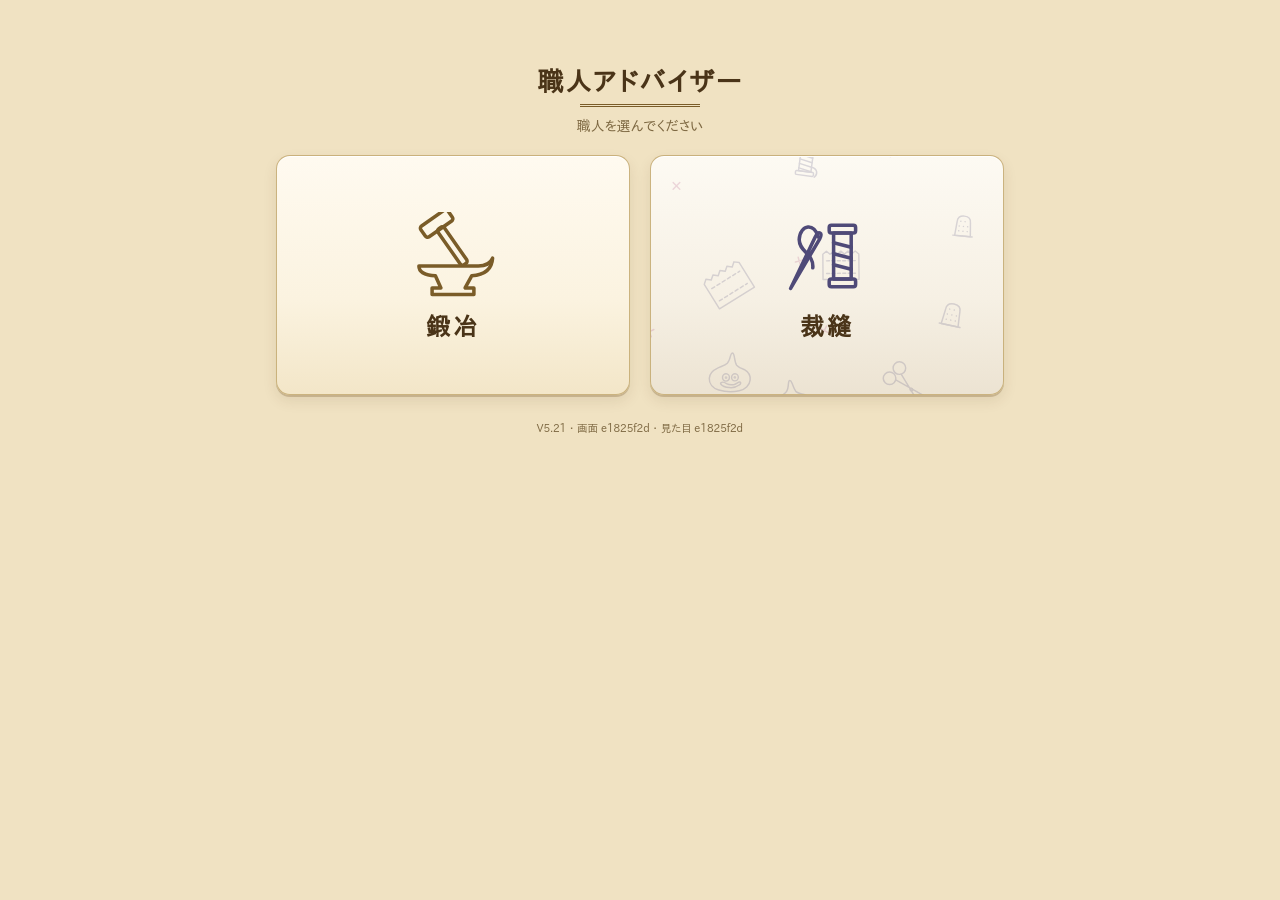
==== commit a369d26a: "V5.21: 裁縫のマスの数字を「進み」(0から目標へ積み上がる)で出し、入力も進みで受ける ゲームの盤面の数字は残りではなく進みだった(利用者 2026-10-20)。マスは「進み / 目標(基準値" ====
--- a/index.html
+++ b/index.html
@@ -6,13 +6,13 @@
 <meta name="apple-mobile-web-app-capable" content="yes">
 <meta name="apple-mobile-web-app-status-bar-style" content="black-translucent">
 <!-- 版はここが元。kaji.html・sew.html の版は tools/stamp.py がここから書き写す -->
-<title>職人アドバイザーV5.20</title>
+<title>職人アドバイザーV5.21</title>
 <!-- アプリのアイコン。PNG は icon.svg から node tools/make-icons.js で作る -->
 <link rel="icon" href="icon.svg" type="image/svg+xml">
 <link rel="icon" href="favicon-32.png" sizes="32x32" type="image/png">
 <link rel="apple-touch-icon" href="apple-touch-icon.png">
 <link rel="manifest" href="manifest.webmanifest">
-<link rel="stylesheet" href="style.css?v=371a2a10">
+<link rel="stylesheet" href="style.css?v=e1825f2d">
 </head>
 <body>
 
@@ -56,6 +56,6 @@
   <div class="ver top-ver" id="v-ver"></div>
 </main>
 
-<script src="top.js?v=371a2a10"></script>
+<script src="top.js?v=e1825f2d"></script>
 </body>
 </html>
--- a/style.css
+++ b/style.css
@@ -506,14 +506,14 @@
 }
 /* 柄はページ全体の地(html)に敷く。body に敷いて background-attachment:fixed にすると、
    iPhone の Safari などで柄が出ないことがあるため、固定もしない(ページと一緒に流れる)。 */
-:root{--css-ver:"371a2a10";}
+:root{--css-ver:"e1825f2d";}
 .ver{margin-top:12px; font-size:10.5px; color:var(--dim); text-align:right;}
 .ver b{color:var(--red);}   /* 表示中の見た目のファイルの版(tools/stamp.py が付け直す) */
 html{
   /* 地は全面同じ色。上部を明るくするグラデーションは、ページの高さで途切れて
      下の方だけ色が変わって見えたためやめた。 */
   background:
-    url("bg-motif.svg?v=371a2a10") 0 0 / 900px 900px repeat,
+    url("bg-motif.svg?v=e1825f2d") 0 0 / 900px 900px repeat,
     var(--bg);
 }
 body{background:transparent;}
@@ -713,9 +713,9 @@
   border-radius:14px; text-decoration:none; color:var(--text); border:1px solid rgba(198,172,116,.9);
   box-shadow:inset 0 1px 0 #fff, 0 2px 0 rgba(122,92,40,.28), 0 6px 14px rgba(74,52,24,.10);}
 .craft:active{transform:translateY(1px); box-shadow:inset 0 1px 0 #fff, 0 1px 0 rgba(122,92,40,.28);}
-.craft-kaji{background:url("bg-motif.svg?v=371a2a10") 0 0 / 600px 600px repeat,
+.craft-kaji{background:url("bg-motif.svg?v=e1825f2d") 0 0 / 600px 600px repeat,
   linear-gradient(180deg,#fffaf0 0%, var(--panel) 60%, #f3e6c8 100%);}
-.craft-sew{background:url("bg-motif-sew.svg?v=371a2a10") 0 0 / 600px 600px repeat,
+.craft-sew{background:url("bg-motif-sew.svg?v=e1825f2d") 0 0 / 600px 600px repeat,
   linear-gradient(180deg,#fdfaf3 0%, #f6f0e4 60%, #ece3d2 100%);}
 .craft-ic{flex:0 0 64px; width:64px; height:64px; color:var(--ink);}
 .craft-sew .craft-ic{color:#4f4a78;}
@@ -735,4 +735,4 @@
 
 /* ===== 裁縫の画面(sew.html)の地 ===== */
 /* 柄は裁縫用(bg-motif-sew.svg)。地の色などは sew.css の html.pg-sew */
-html.pg-sew{background:url("bg-motif-sew.svg?v=371a2a10") 0 0 / 900px 900px repeat, #efe7d9;}
+html.pg-sew{background:url("bg-motif-sew.svg?v=e1825f2d") 0 0 / 900px 900px repeat, #efe7d9;}
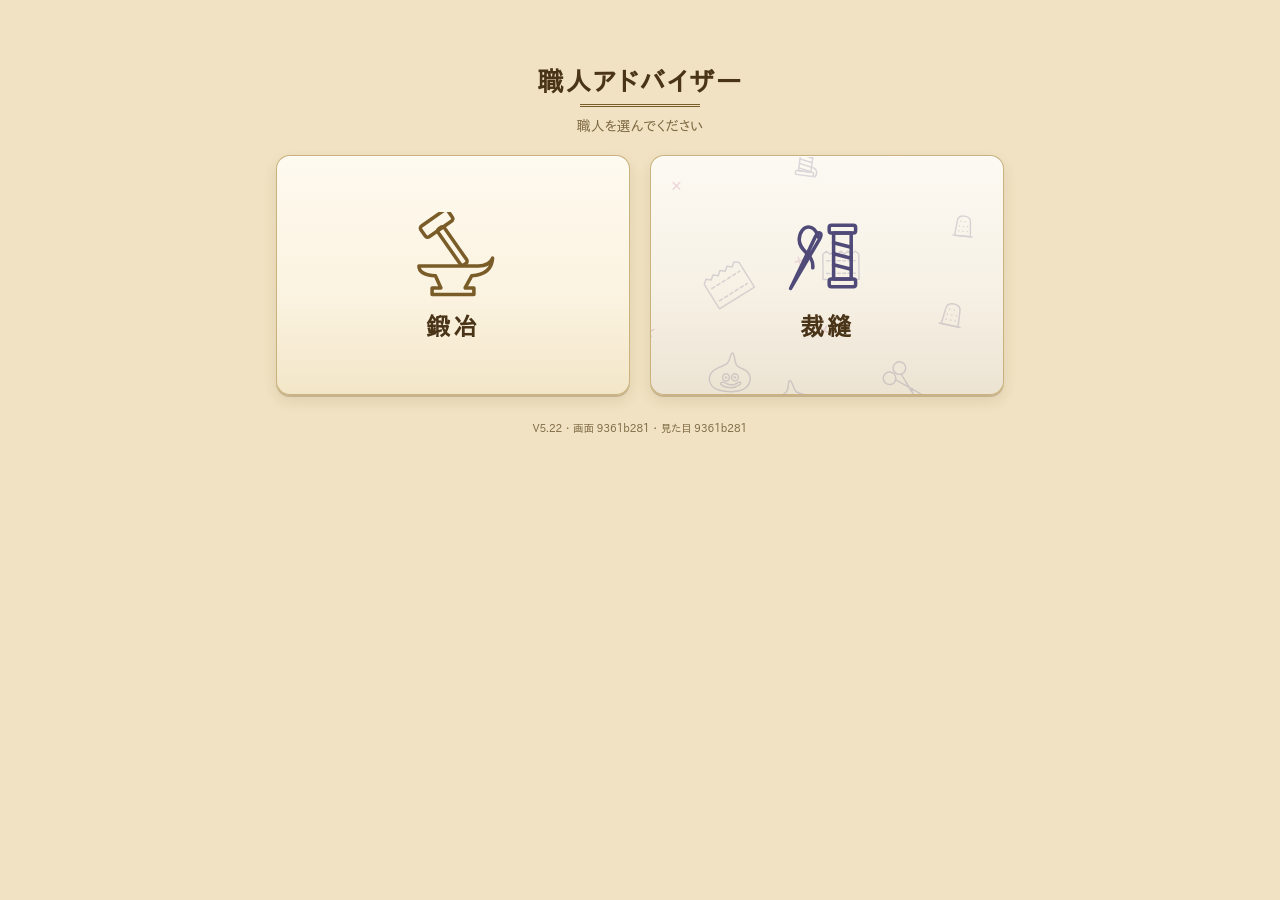
==== commit 98d834a1: "V5.22: 裁縫の再生布の戻ったマスを選択式にし、みだれぬいは当たった4マスを入れるまで終われないようにする - 再生布の戻ったマス: エンジンの見込み(regenCandidates)の外のマスが" ====
--- a/index.html
+++ b/index.html
@@ -6,13 +6,13 @@
 <meta name="apple-mobile-web-app-capable" content="yes">
 <meta name="apple-mobile-web-app-status-bar-style" content="black-translucent">
 <!-- 版はここが元。kaji.html・sew.html の版は tools/stamp.py がここから書き写す -->
-<title>職人アドバイザーV5.21</title>
+<title>職人アドバイザーV5.22</title>
 <!-- アプリのアイコン。PNG は icon.svg から node tools/make-icons.js で作る -->
 <link rel="icon" href="icon.svg" type="image/svg+xml">
 <link rel="icon" href="favicon-32.png" sizes="32x32" type="image/png">
 <link rel="apple-touch-icon" href="apple-touch-icon.png">
 <link rel="manifest" href="manifest.webmanifest">
-<link rel="stylesheet" href="style.css?v=e1825f2d">
+<link rel="stylesheet" href="style.css?v=9361b281">
 </head>
 <body>
 
@@ -56,6 +56,6 @@
   <div class="ver top-ver" id="v-ver"></div>
 </main>
 
-<script src="top.js?v=e1825f2d"></script>
+<script src="top.js?v=9361b281"></script>
 </body>
 </html>
--- a/style.css
+++ b/style.css
@@ -506,14 +506,14 @@
 }
 /* 柄はページ全体の地(html)に敷く。body に敷いて background-attachment:fixed にすると、
    iPhone の Safari などで柄が出ないことがあるため、固定もしない(ページと一緒に流れる)。 */
-:root{--css-ver:"e1825f2d";}
+:root{--css-ver:"9361b281";}
 .ver{margin-top:12px; font-size:10.5px; color:var(--dim); text-align:right;}
 .ver b{color:var(--red);}   /* 表示中の見た目のファイルの版(tools/stamp.py が付け直す) */
 html{
   /* 地は全面同じ色。上部を明るくするグラデーションは、ページの高さで途切れて
      下の方だけ色が変わって見えたためやめた。 */
   background:
-    url("bg-motif.svg?v=e1825f2d") 0 0 / 900px 900px repeat,
+    url("bg-motif.svg?v=9361b281") 0 0 / 900px 900px repeat,
     var(--bg);
 }
 body{background:transparent;}
@@ -713,9 +713,9 @@
   border-radius:14px; text-decoration:none; color:var(--text); border:1px solid rgba(198,172,116,.9);
   box-shadow:inset 0 1px 0 #fff, 0 2px 0 rgba(122,92,40,.28), 0 6px 14px rgba(74,52,24,.10);}
 .craft:active{transform:translateY(1px); box-shadow:inset 0 1px 0 #fff, 0 1px 0 rgba(122,92,40,.28);}
-.craft-kaji{background:url("bg-motif.svg?v=e1825f2d") 0 0 / 600px 600px repeat,
+.craft-kaji{background:url("bg-motif.svg?v=9361b281") 0 0 / 600px 600px repeat,
   linear-gradient(180deg,#fffaf0 0%, var(--panel) 60%, #f3e6c8 100%);}
-.craft-sew{background:url("bg-motif-sew.svg?v=e1825f2d") 0 0 / 600px 600px repeat,
+.craft-sew{background:url("bg-motif-sew.svg?v=9361b281") 0 0 / 600px 600px repeat,
   linear-gradient(180deg,#fdfaf3 0%, #f6f0e4 60%, #ece3d2 100%);}
 .craft-ic{flex:0 0 64px; width:64px; height:64px; color:var(--ink);}
 .craft-sew .craft-ic{color:#4f4a78;}
@@ -735,4 +735,4 @@
 
 /* ===== 裁縫の画面(sew.html)の地 ===== */
 /* 柄は裁縫用(bg-motif-sew.svg)。地の色などは sew.css の html.pg-sew */
-html.pg-sew{background:url("bg-motif-sew.svg?v=e1825f2d") 0 0 / 900px 900px repeat, #efe7d9;}
+html.pg-sew{background:url("bg-motif-sew.svg?v=9361b281") 0 0 / 900px 900px repeat, #efe7d9;}
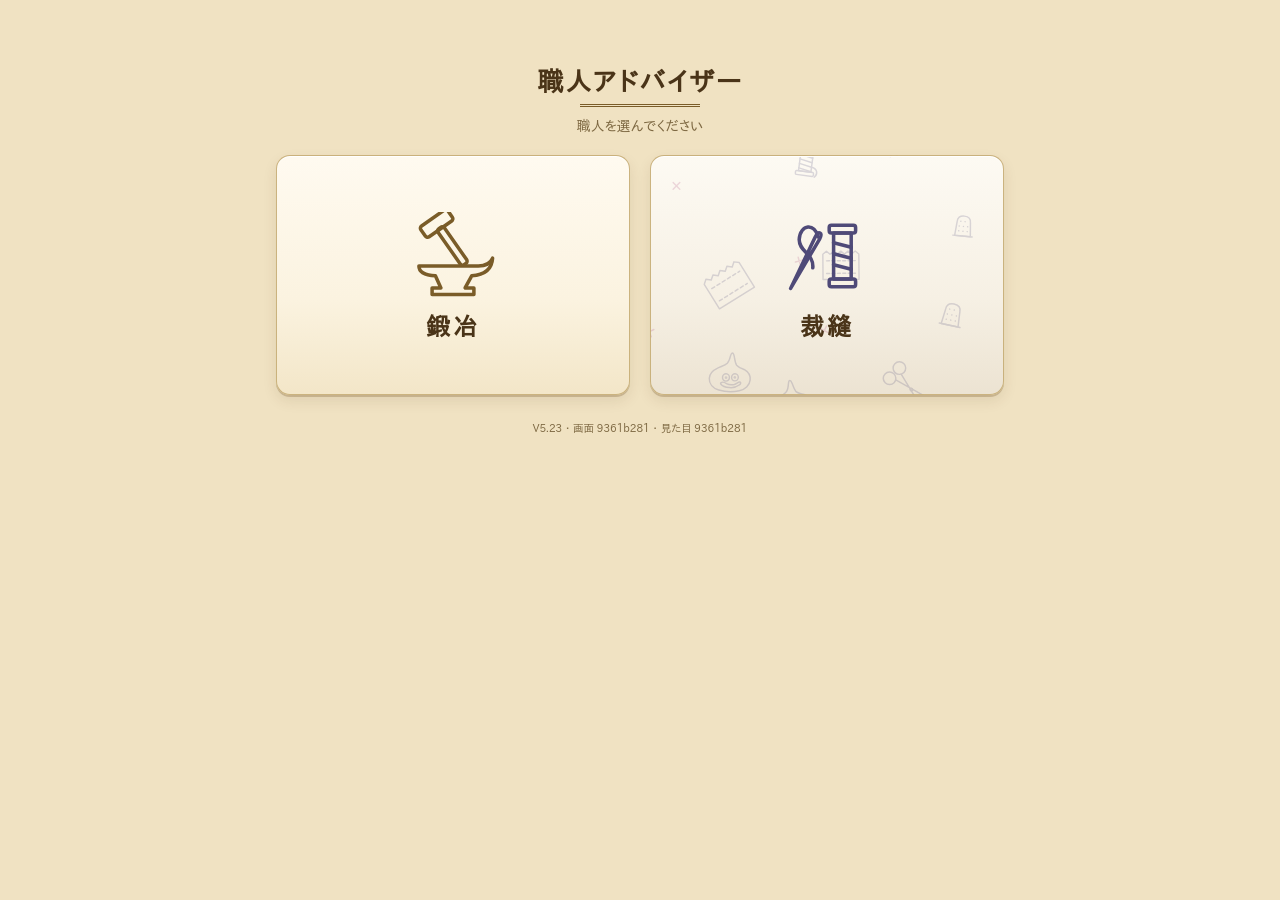
==== commit 741b20e1: "V5.23: 引き継ぎ資料を今の状態にまとめ直し、裁縫の画面の確かめの道具(tools/sew-click.js)を入れる - 引き継ぎ資料: 冒頭に「0. 今の状態」(残っている作業・どこから再開す" ====
--- a/index.html
+++ b/index.html
@@ -6,7 +6,7 @@
 <meta name="apple-mobile-web-app-capable" content="yes">
 <meta name="apple-mobile-web-app-status-bar-style" content="black-translucent">
 <!-- 版はここが元。kaji.html・sew.html の版は tools/stamp.py がここから書き写す -->
-<title>職人アドバイザーV5.22</title>
+<title>職人アドバイザーV5.23</title>
 <!-- アプリのアイコン。PNG は icon.svg から node tools/make-icons.js で作る -->
 <link rel="icon" href="icon.svg" type="image/svg+xml">
 <link rel="icon" href="favicon-32.png" sizes="32x32" type="image/png">
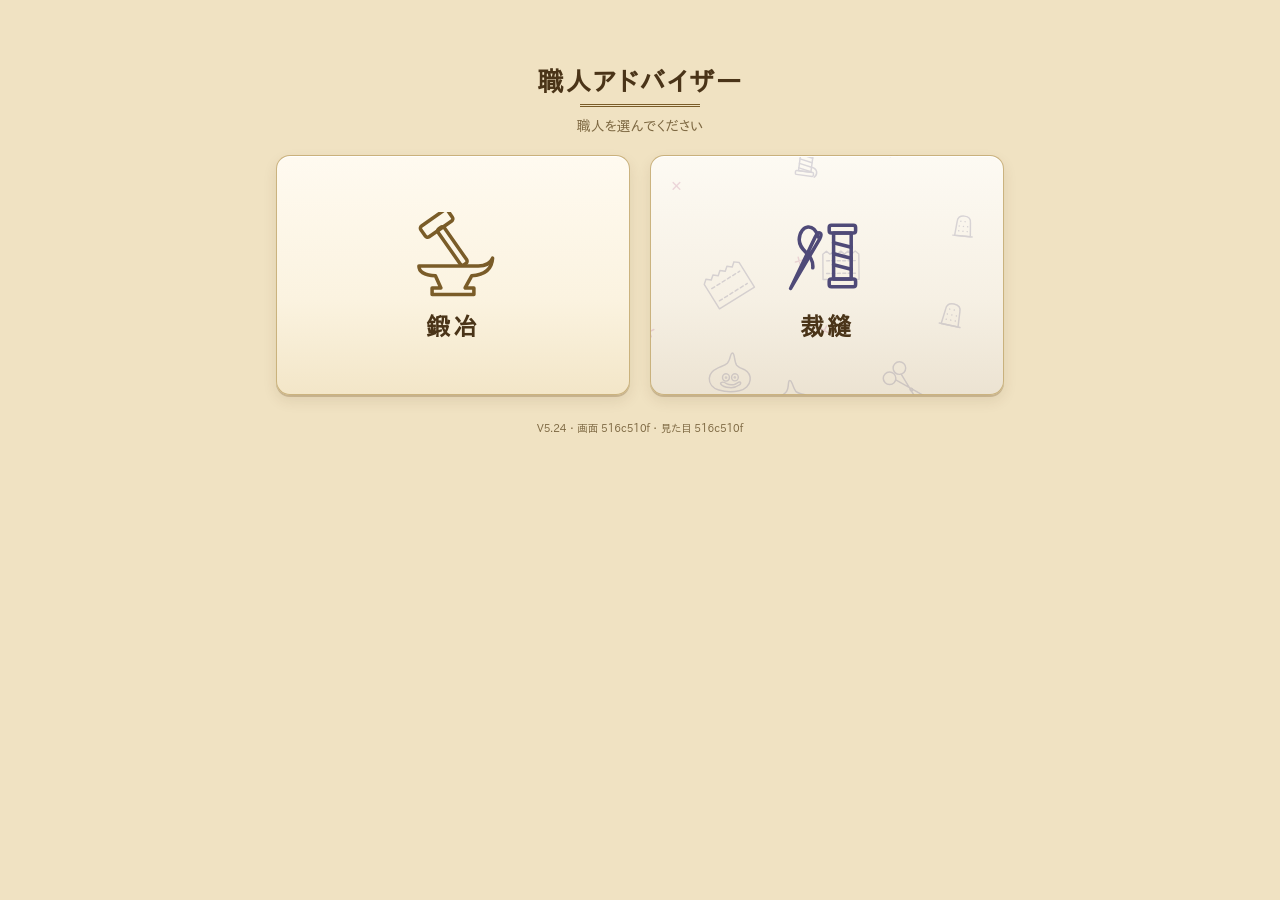
==== commit b0ab87c2: "V5.24: 裁縫の推奨手で選ぶマスを、ゲームで選ぶマスにする(たすきぬいが縫わないマスを示していた) - 画面の「ここ」の印と「マス◯ を選ぶ」は、特技の形が布に収まるようにずらした後の起点を示す " ====
--- a/index.html
+++ b/index.html
@@ -6,13 +6,13 @@
 <meta name="apple-mobile-web-app-capable" content="yes">
 <meta name="apple-mobile-web-app-status-bar-style" content="black-translucent">
 <!-- 版はここが元。kaji.html・sew.html の版は tools/stamp.py がここから書き写す -->
-<title>職人アドバイザーV5.23</title>
+<title>職人アドバイザーV5.24</title>
 <!-- アプリのアイコン。PNG は icon.svg から node tools/make-icons.js で作る -->
 <link rel="icon" href="icon.svg" type="image/svg+xml">
 <link rel="icon" href="favicon-32.png" sizes="32x32" type="image/png">
 <link rel="apple-touch-icon" href="apple-touch-icon.png">
 <link rel="manifest" href="manifest.webmanifest">
-<link rel="stylesheet" href="style.css?v=9361b281">
+<link rel="stylesheet" href="style.css?v=516c510f">
 </head>
 <body>
 
@@ -56,6 +56,6 @@
   <div class="ver top-ver" id="v-ver"></div>
 </main>
 
-<script src="top.js?v=9361b281"></script>
+<script src="top.js?v=516c510f"></script>
 </body>
 </html>
--- a/style.css
+++ b/style.css
@@ -506,14 +506,14 @@
 }
 /* 柄はページ全体の地(html)に敷く。body に敷いて background-attachment:fixed にすると、
    iPhone の Safari などで柄が出ないことがあるため、固定もしない(ページと一緒に流れる)。 */
-:root{--css-ver:"9361b281";}
+:root{--css-ver:"516c510f";}
 .ver{margin-top:12px; font-size:10.5px; color:var(--dim); text-align:right;}
 .ver b{color:var(--red);}   /* 表示中の見た目のファイルの版(tools/stamp.py が付け直す) */
 html{
   /* 地は全面同じ色。上部を明るくするグラデーションは、ページの高さで途切れて
      下の方だけ色が変わって見えたためやめた。 */
   background:
-    url("bg-motif.svg?v=9361b281") 0 0 / 900px 900px repeat,
+    url("bg-motif.svg?v=516c510f") 0 0 / 900px 900px repeat,
     var(--bg);
 }
 body{background:transparent;}
@@ -713,9 +713,9 @@
   border-radius:14px; text-decoration:none; color:var(--text); border:1px solid rgba(198,172,116,.9);
   box-shadow:inset 0 1px 0 #fff, 0 2px 0 rgba(122,92,40,.28), 0 6px 14px rgba(74,52,24,.10);}
 .craft:active{transform:translateY(1px); box-shadow:inset 0 1px 0 #fff, 0 1px 0 rgba(122,92,40,.28);}
-.craft-kaji{background:url("bg-motif.svg?v=9361b281") 0 0 / 600px 600px repeat,
+.craft-kaji{background:url("bg-motif.svg?v=516c510f") 0 0 / 600px 600px repeat,
   linear-gradient(180deg,#fffaf0 0%, var(--panel) 60%, #f3e6c8 100%);}
-.craft-sew{background:url("bg-motif-sew.svg?v=9361b281") 0 0 / 600px 600px repeat,
+.craft-sew{background:url("bg-motif-sew.svg?v=516c510f") 0 0 / 600px 600px repeat,
   linear-gradient(180deg,#fdfaf3 0%, #f6f0e4 60%, #ece3d2 100%);}
 .craft-ic{flex:0 0 64px; width:64px; height:64px; color:var(--ink);}
 .craft-sew .craft-ic{color:#4f4a78;}
@@ -735,4 +735,4 @@
 
 /* ===== 裁縫の画面(sew.html)の地 ===== */
 /* 柄は裁縫用(bg-motif-sew.svg)。地の色などは sew.css の html.pg-sew */
-html.pg-sew{background:url("bg-motif-sew.svg?v=9361b281") 0 0 / 900px 900px repeat, #efe7d9;}
+html.pg-sew{background:url("bg-motif-sew.svg?v=516c510f") 0 0 / 900px 900px repeat, #efe7d9;}
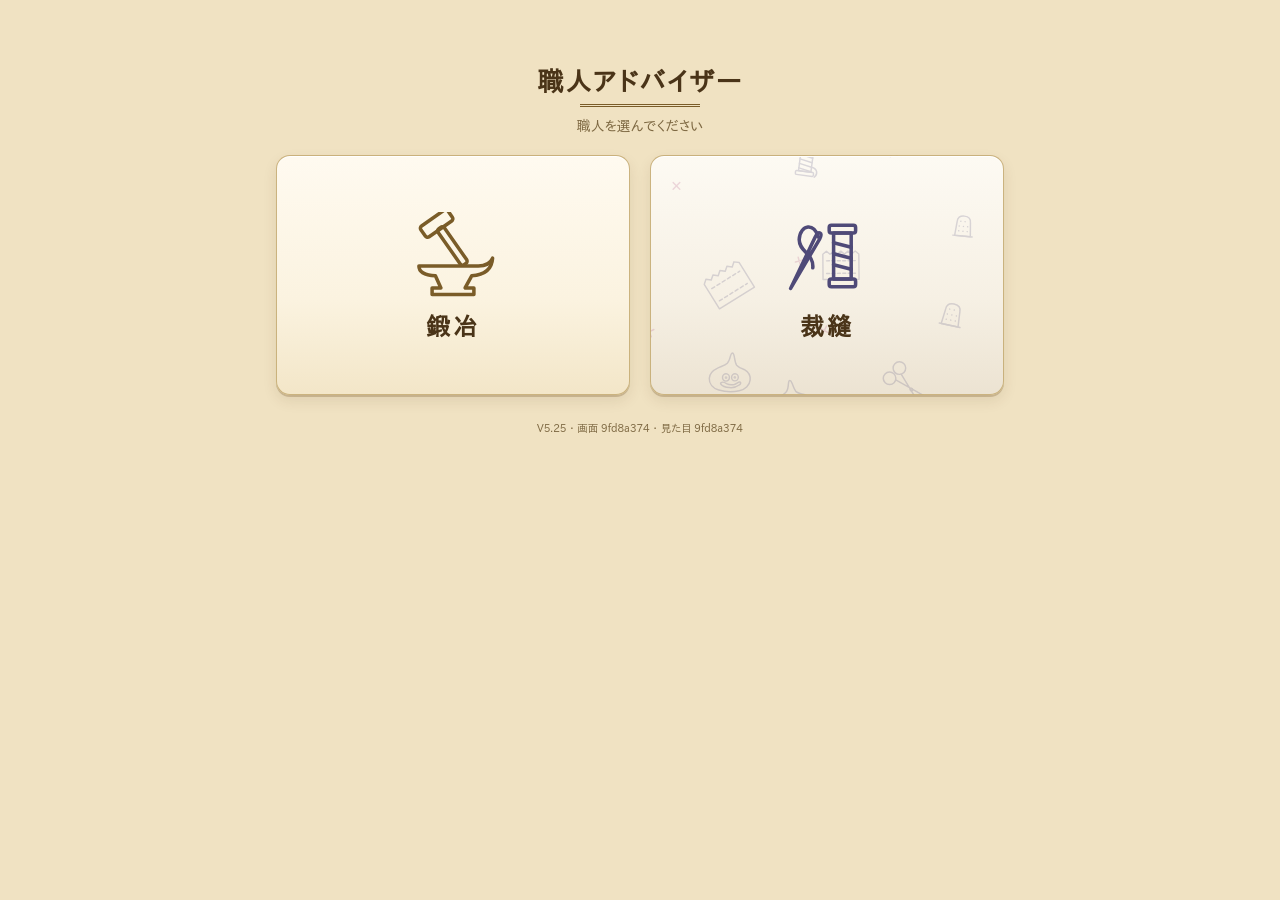
==== commit 9f85b9a4: "V5.25: 裁縫の再生布で、戻ったマスを手を使った直後に選んでから値を入れる ゲームでは手を使った直後に戻りが起き、縫ったマスの値は戻った後で見える(利用者 2026-10-26)。 前は値を先に入" ====
--- a/index.html
+++ b/index.html
@@ -6,13 +6,13 @@
 <meta name="apple-mobile-web-app-capable" content="yes">
 <meta name="apple-mobile-web-app-status-bar-style" content="black-translucent">
 <!-- 版はここが元。kaji.html・sew.html の版は tools/stamp.py がここから書き写す -->
-<title>職人アドバイザーV5.24</title>
+<title>職人アドバイザーV5.25</title>
 <!-- アプリのアイコン。PNG は icon.svg から node tools/make-icons.js で作る -->
 <link rel="icon" href="icon.svg" type="image/svg+xml">
 <link rel="icon" href="favicon-32.png" sizes="32x32" type="image/png">
 <link rel="apple-touch-icon" href="apple-touch-icon.png">
 <link rel="manifest" href="manifest.webmanifest">
-<link rel="stylesheet" href="style.css?v=516c510f">
+<link rel="stylesheet" href="style.css?v=9fd8a374">
 </head>
 <body>
 
@@ -56,6 +56,6 @@
   <div class="ver top-ver" id="v-ver"></div>
 </main>
 
-<script src="top.js?v=516c510f"></script>
+<script src="top.js?v=9fd8a374"></script>
 </body>
 </html>
--- a/style.css
+++ b/style.css
@@ -506,14 +506,14 @@
 }
 /* 柄はページ全体の地(html)に敷く。body に敷いて background-attachment:fixed にすると、
    iPhone の Safari などで柄が出ないことがあるため、固定もしない(ページと一緒に流れる)。 */
-:root{--css-ver:"516c510f";}
+:root{--css-ver:"9fd8a374";}
 .ver{margin-top:12px; font-size:10.5px; color:var(--dim); text-align:right;}
 .ver b{color:var(--red);}   /* 表示中の見た目のファイルの版(tools/stamp.py が付け直す) */
 html{
   /* 地は全面同じ色。上部を明るくするグラデーションは、ページの高さで途切れて
      下の方だけ色が変わって見えたためやめた。 */
   background:
-    url("bg-motif.svg?v=516c510f") 0 0 / 900px 900px repeat,
+    url("bg-motif.svg?v=9fd8a374") 0 0 / 900px 900px repeat,
     var(--bg);
 }
 body{background:transparent;}
@@ -713,9 +713,9 @@
   border-radius:14px; text-decoration:none; color:var(--text); border:1px solid rgba(198,172,116,.9);
   box-shadow:inset 0 1px 0 #fff, 0 2px 0 rgba(122,92,40,.28), 0 6px 14px rgba(74,52,24,.10);}
 .craft:active{transform:translateY(1px); box-shadow:inset 0 1px 0 #fff, 0 1px 0 rgba(122,92,40,.28);}
-.craft-kaji{background:url("bg-motif.svg?v=516c510f") 0 0 / 600px 600px repeat,
+.craft-kaji{background:url("bg-motif.svg?v=9fd8a374") 0 0 / 600px 600px repeat,
   linear-gradient(180deg,#fffaf0 0%, var(--panel) 60%, #f3e6c8 100%);}
-.craft-sew{background:url("bg-motif-sew.svg?v=516c510f") 0 0 / 600px 600px repeat,
+.craft-sew{background:url("bg-motif-sew.svg?v=9fd8a374") 0 0 / 600px 600px repeat,
   linear-gradient(180deg,#fdfaf3 0%, #f6f0e4 60%, #ece3d2 100%);}
 .craft-ic{flex:0 0 64px; width:64px; height:64px; color:var(--ink);}
 .craft-sew .craft-ic{color:#4f4a78;}
@@ -735,4 +735,4 @@
 
 /* ===== 裁縫の画面(sew.html)の地 ===== */
 /* 柄は裁縫用(bg-motif-sew.svg)。地の色などは sew.css の html.pg-sew */
-html.pg-sew{background:url("bg-motif-sew.svg?v=516c510f") 0 0 / 900px 900px repeat, #efe7d9;}
+html.pg-sew{background:url("bg-motif-sew.svg?v=9fd8a374") 0 0 / 900px 900px repeat, #efe7d9;}
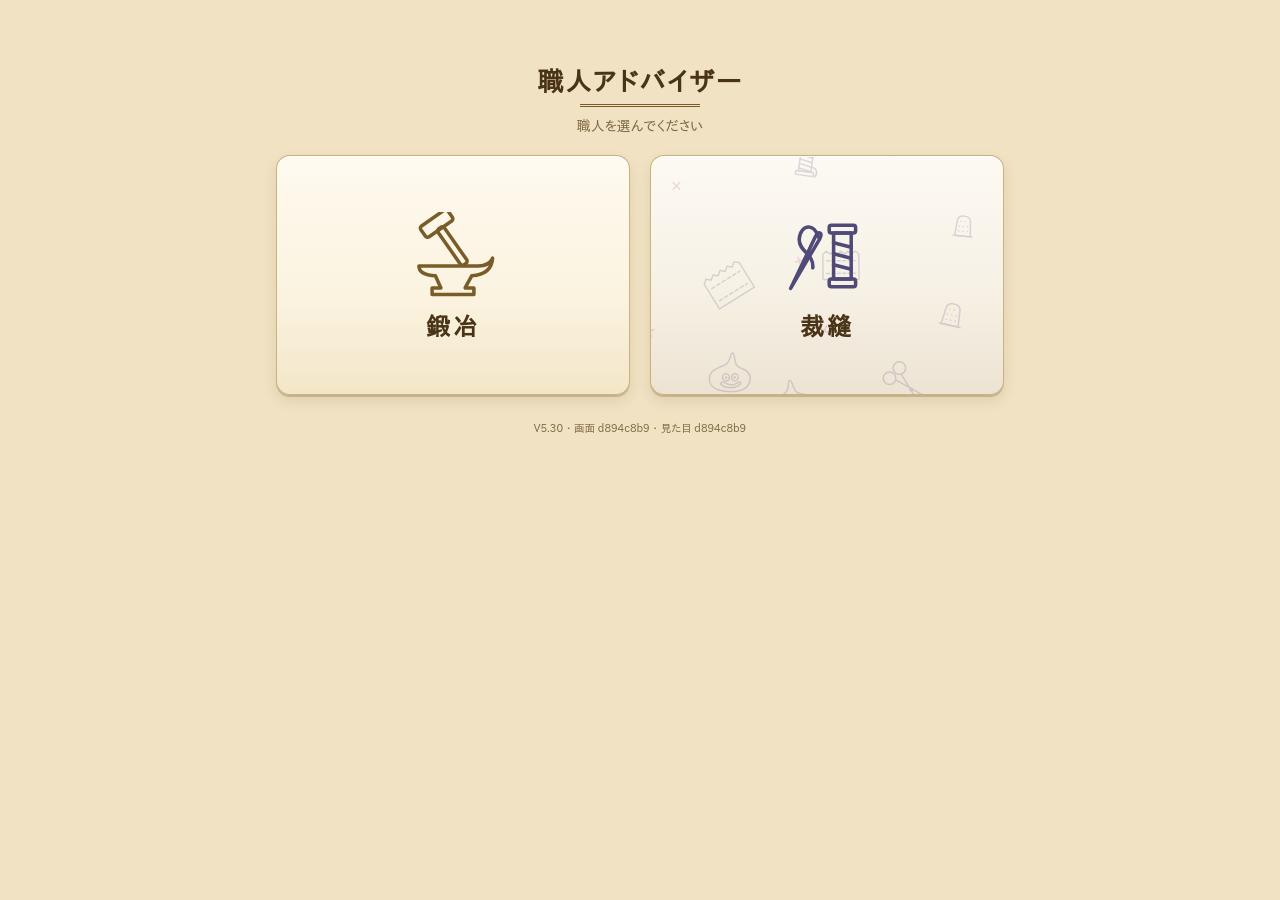
==== commit 52ffc3cb: "V5.30: 裁縫の装備Lv120 の8件の布を直す・商材のデータを全部照合する 利用者「コスモスアーマーの数値が違うらしい。リサーチの上修正。その他、同様のミスがないかを確認」。  - コスモスアー" ====
--- a/index.html
+++ b/index.html
@@ -6,13 +6,13 @@
 <meta name="apple-mobile-web-app-capable" content="yes">
 <meta name="apple-mobile-web-app-status-bar-style" content="black-translucent">
 <!-- 版はここが元。kaji.html・sew.html の版は tools/stamp.py がここから書き写す -->
-<title>職人アドバイザーV5.25</title>
+<title>職人アドバイザーV5.30</title>
 <!-- アプリのアイコン。PNG は icon.svg から node tools/make-icons.js で作る -->
 <link rel="icon" href="icon.svg" type="image/svg+xml">
 <link rel="icon" href="favicon-32.png" sizes="32x32" type="image/png">
 <link rel="apple-touch-icon" href="apple-touch-icon.png">
 <link rel="manifest" href="manifest.webmanifest">
-<link rel="stylesheet" href="style.css?v=9fd8a374">
+<link rel="stylesheet" href="style.css?v=d894c8b9">
 </head>
 <body>
 
@@ -56,6 +56,6 @@
   <div class="ver top-ver" id="v-ver"></div>
 </main>
 
-<script src="top.js?v=9fd8a374"></script>
+<script src="top.js?v=d894c8b9"></script>
 </body>
 </html>
--- a/style.css
+++ b/style.css
@@ -506,14 +506,14 @@
 }
 /* 柄はページ全体の地(html)に敷く。body に敷いて background-attachment:fixed にすると、
    iPhone の Safari などで柄が出ないことがあるため、固定もしない(ページと一緒に流れる)。 */
-:root{--css-ver:"9fd8a374";}
+:root{--css-ver:"d894c8b9";}
 .ver{margin-top:12px; font-size:10.5px; color:var(--dim); text-align:right;}
 .ver b{color:var(--red);}   /* 表示中の見た目のファイルの版(tools/stamp.py が付け直す) */
 html{
   /* 地は全面同じ色。上部を明るくするグラデーションは、ページの高さで途切れて
      下の方だけ色が変わって見えたためやめた。 */
   background:
-    url("bg-motif.svg?v=9fd8a374") 0 0 / 900px 900px repeat,
+    url("bg-motif.svg?v=d894c8b9") 0 0 / 900px 900px repeat,
     var(--bg);
 }
 body{background:transparent;}
@@ -713,9 +713,9 @@
   border-radius:14px; text-decoration:none; color:var(--text); border:1px solid rgba(198,172,116,.9);
   box-shadow:inset 0 1px 0 #fff, 0 2px 0 rgba(122,92,40,.28), 0 6px 14px rgba(74,52,24,.10);}
 .craft:active{transform:translateY(1px); box-shadow:inset 0 1px 0 #fff, 0 1px 0 rgba(122,92,40,.28);}
-.craft-kaji{background:url("bg-motif.svg?v=9fd8a374") 0 0 / 600px 600px repeat,
+.craft-kaji{background:url("bg-motif.svg?v=d894c8b9") 0 0 / 600px 600px repeat,
   linear-gradient(180deg,#fffaf0 0%, var(--panel) 60%, #f3e6c8 100%);}
-.craft-sew{background:url("bg-motif-sew.svg?v=9fd8a374") 0 0 / 600px 600px repeat,
+.craft-sew{background:url("bg-motif-sew.svg?v=d894c8b9") 0 0 / 600px 600px repeat,
   linear-gradient(180deg,#fdfaf3 0%, #f6f0e4 60%, #ece3d2 100%);}
 .craft-ic{flex:0 0 64px; width:64px; height:64px; color:var(--ink);}
 .craft-sew .craft-ic{color:#4f4a78;}
@@ -735,4 +735,4 @@
 
 /* ===== 裁縫の画面(sew.html)の地 ===== */
 /* 柄は裁縫用(bg-motif-sew.svg)。地の色などは sew.css の html.pg-sew */
-html.pg-sew{background:url("bg-motif-sew.svg?v=9fd8a374") 0 0 / 900px 900px repeat, #efe7d9;}
+html.pg-sew{background:url("bg-motif-sew.svg?v=d894c8b9") 0 0 / 900px 900px repeat, #efe7d9;}
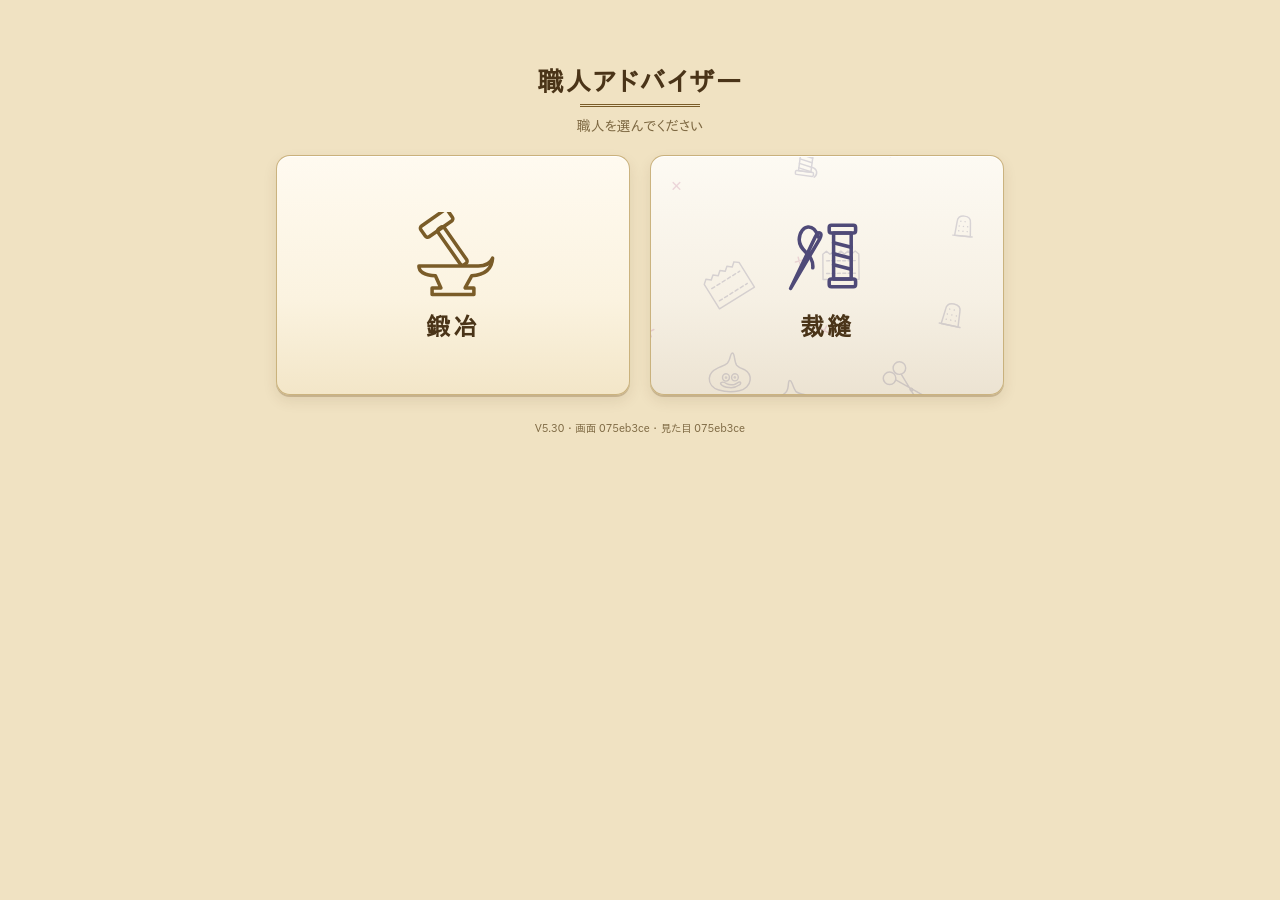
==== commit 1153ddac: "V5.30: コスモスアーマー上のマス1 を 220-229 に直す 利用者「コスモスアーマー上、マス1が220～229になります。確定情報です」。 商材の一覧を取ったサイトは 140-149 で、そ" ====
--- a/index.html
+++ b/index.html
@@ -12,7 +12,7 @@
 <link rel="icon" href="favicon-32.png" sizes="32x32" type="image/png">
 <link rel="apple-touch-icon" href="apple-touch-icon.png">
 <link rel="manifest" href="manifest.webmanifest">
-<link rel="stylesheet" href="style.css?v=d894c8b9">
+<link rel="stylesheet" href="style.css?v=075eb3ce">
 </head>
 <body>
 
@@ -56,6 +56,6 @@
   <div class="ver top-ver" id="v-ver"></div>
 </main>
 
-<script src="top.js?v=d894c8b9"></script>
+<script src="top.js?v=075eb3ce"></script>
 </body>
 </html>
--- a/style.css
+++ b/style.css
@@ -506,14 +506,14 @@
 }
 /* 柄はページ全体の地(html)に敷く。body に敷いて background-attachment:fixed にすると、
    iPhone の Safari などで柄が出ないことがあるため、固定もしない(ページと一緒に流れる)。 */
-:root{--css-ver:"d894c8b9";}
+:root{--css-ver:"075eb3ce";}
 .ver{margin-top:12px; font-size:10.5px; color:var(--dim); text-align:right;}
 .ver b{color:var(--red);}   /* 表示中の見た目のファイルの版(tools/stamp.py が付け直す) */
 html{
   /* 地は全面同じ色。上部を明るくするグラデーションは、ページの高さで途切れて
      下の方だけ色が変わって見えたためやめた。 */
   background:
-    url("bg-motif.svg?v=d894c8b9") 0 0 / 900px 900px repeat,
+    url("bg-motif.svg?v=075eb3ce") 0 0 / 900px 900px repeat,
     var(--bg);
 }
 body{background:transparent;}
@@ -713,9 +713,9 @@
   border-radius:14px; text-decoration:none; color:var(--text); border:1px solid rgba(198,172,116,.9);
   box-shadow:inset 0 1px 0 #fff, 0 2px 0 rgba(122,92,40,.28), 0 6px 14px rgba(74,52,24,.10);}
 .craft:active{transform:translateY(1px); box-shadow:inset 0 1px 0 #fff, 0 1px 0 rgba(122,92,40,.28);}
-.craft-kaji{background:url("bg-motif.svg?v=d894c8b9") 0 0 / 600px 600px repeat,
+.craft-kaji{background:url("bg-motif.svg?v=075eb3ce") 0 0 / 600px 600px repeat,
   linear-gradient(180deg,#fffaf0 0%, var(--panel) 60%, #f3e6c8 100%);}
-.craft-sew{background:url("bg-motif-sew.svg?v=d894c8b9") 0 0 / 600px 600px repeat,
+.craft-sew{background:url("bg-motif-sew.svg?v=075eb3ce") 0 0 / 600px 600px repeat,
   linear-gradient(180deg,#fdfaf3 0%, #f6f0e4 60%, #ece3d2 100%);}
 .craft-ic{flex:0 0 64px; width:64px; height:64px; color:var(--ink);}
 .craft-sew .craft-ic{color:#4f4a78;}
@@ -735,4 +735,4 @@
 
 /* ===== 裁縫の画面(sew.html)の地 ===== */
 /* 柄は裁縫用(bg-motif-sew.svg)。地の色などは sew.css の html.pg-sew */
-html.pg-sew{background:url("bg-motif-sew.svg?v=d894c8b9") 0 0 / 900px 900px repeat, #efe7d9;}
+html.pg-sew{background:url("bg-motif-sew.svg?v=075eb3ce") 0 0 / 900px 900px repeat, #efe7d9;}
